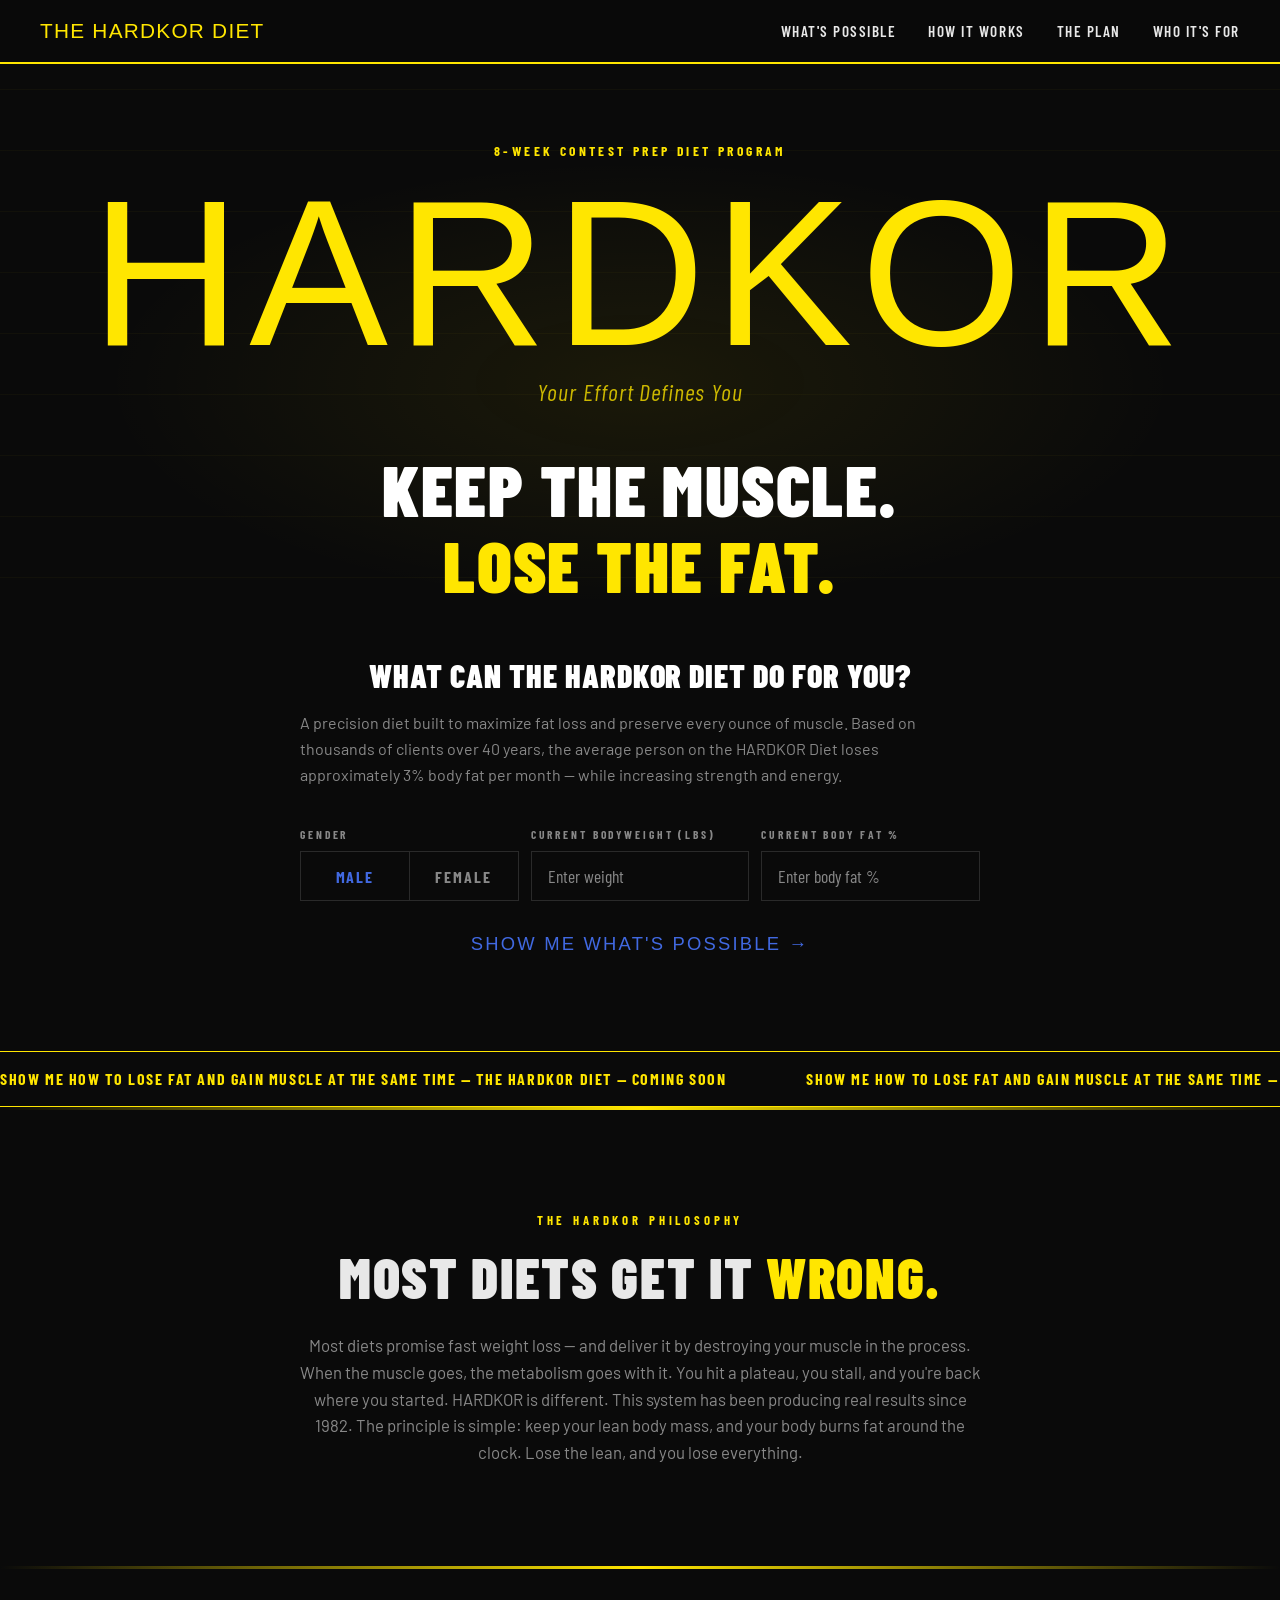
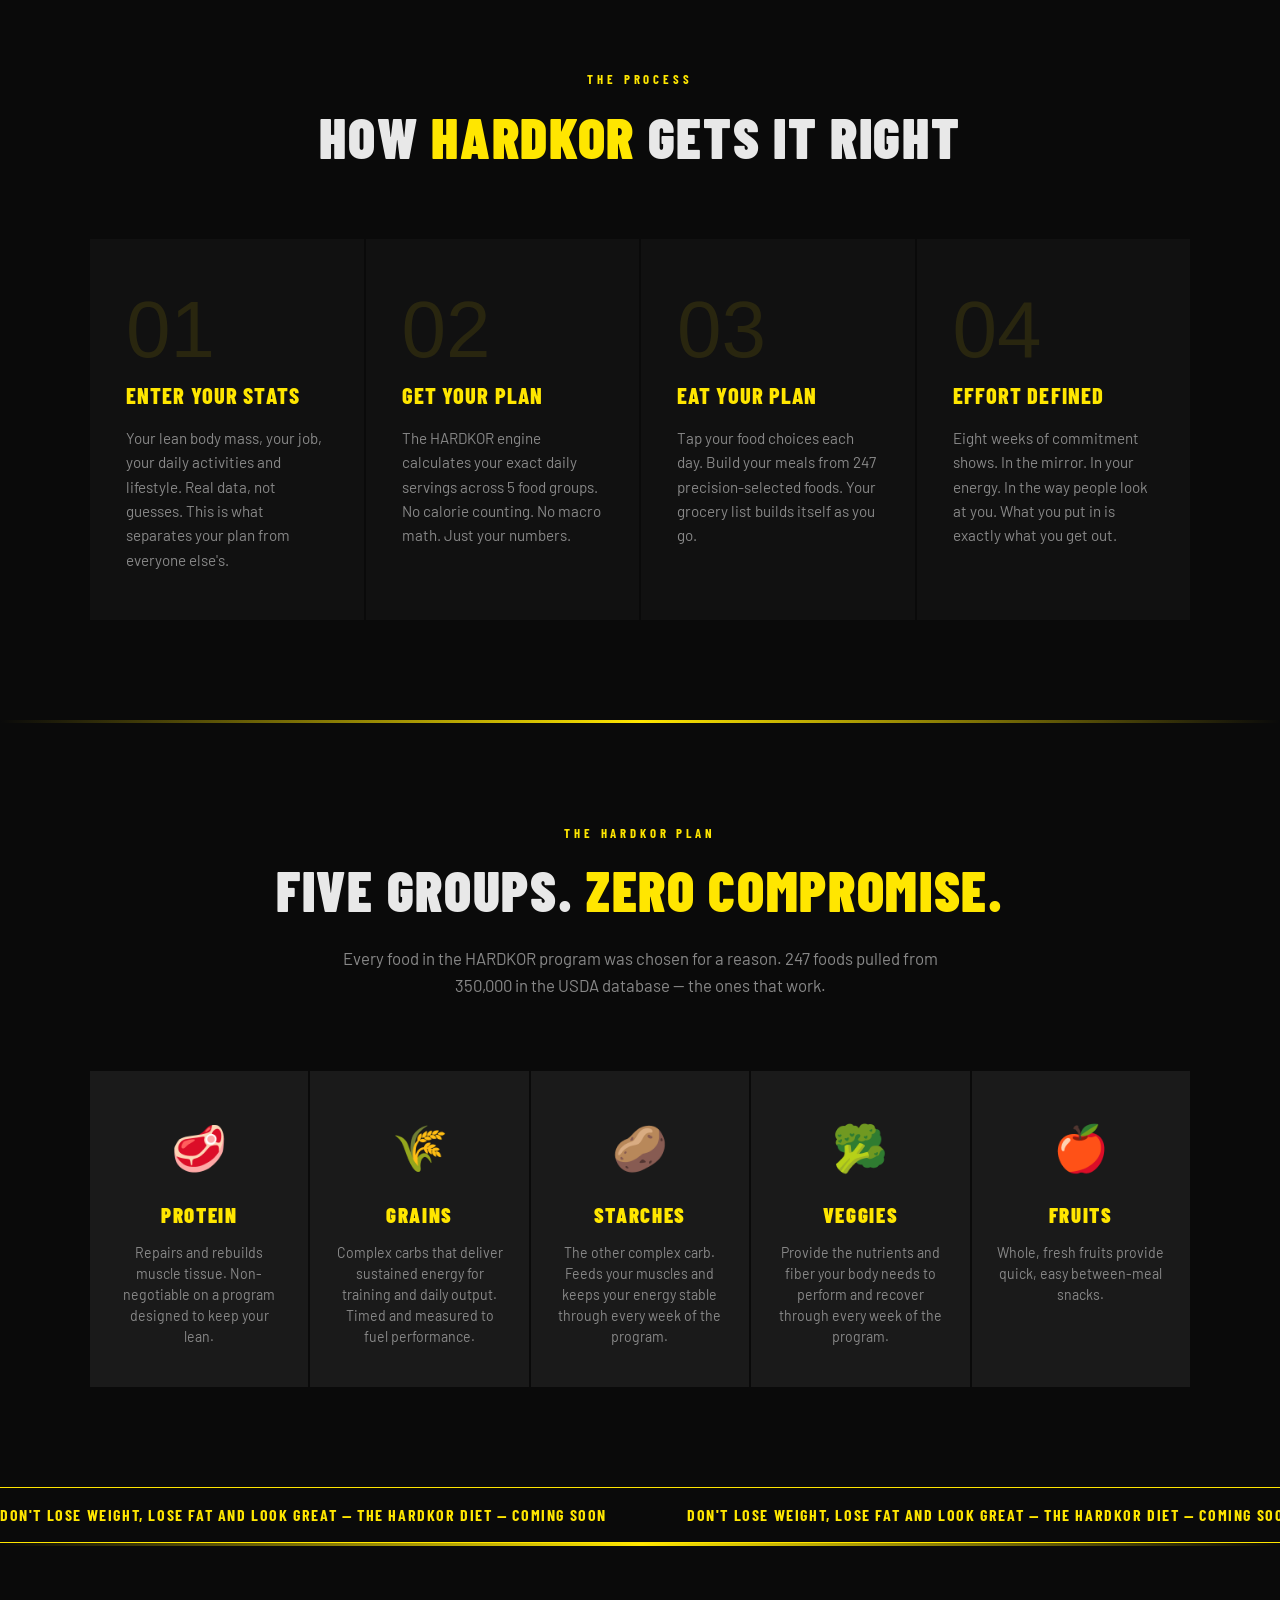
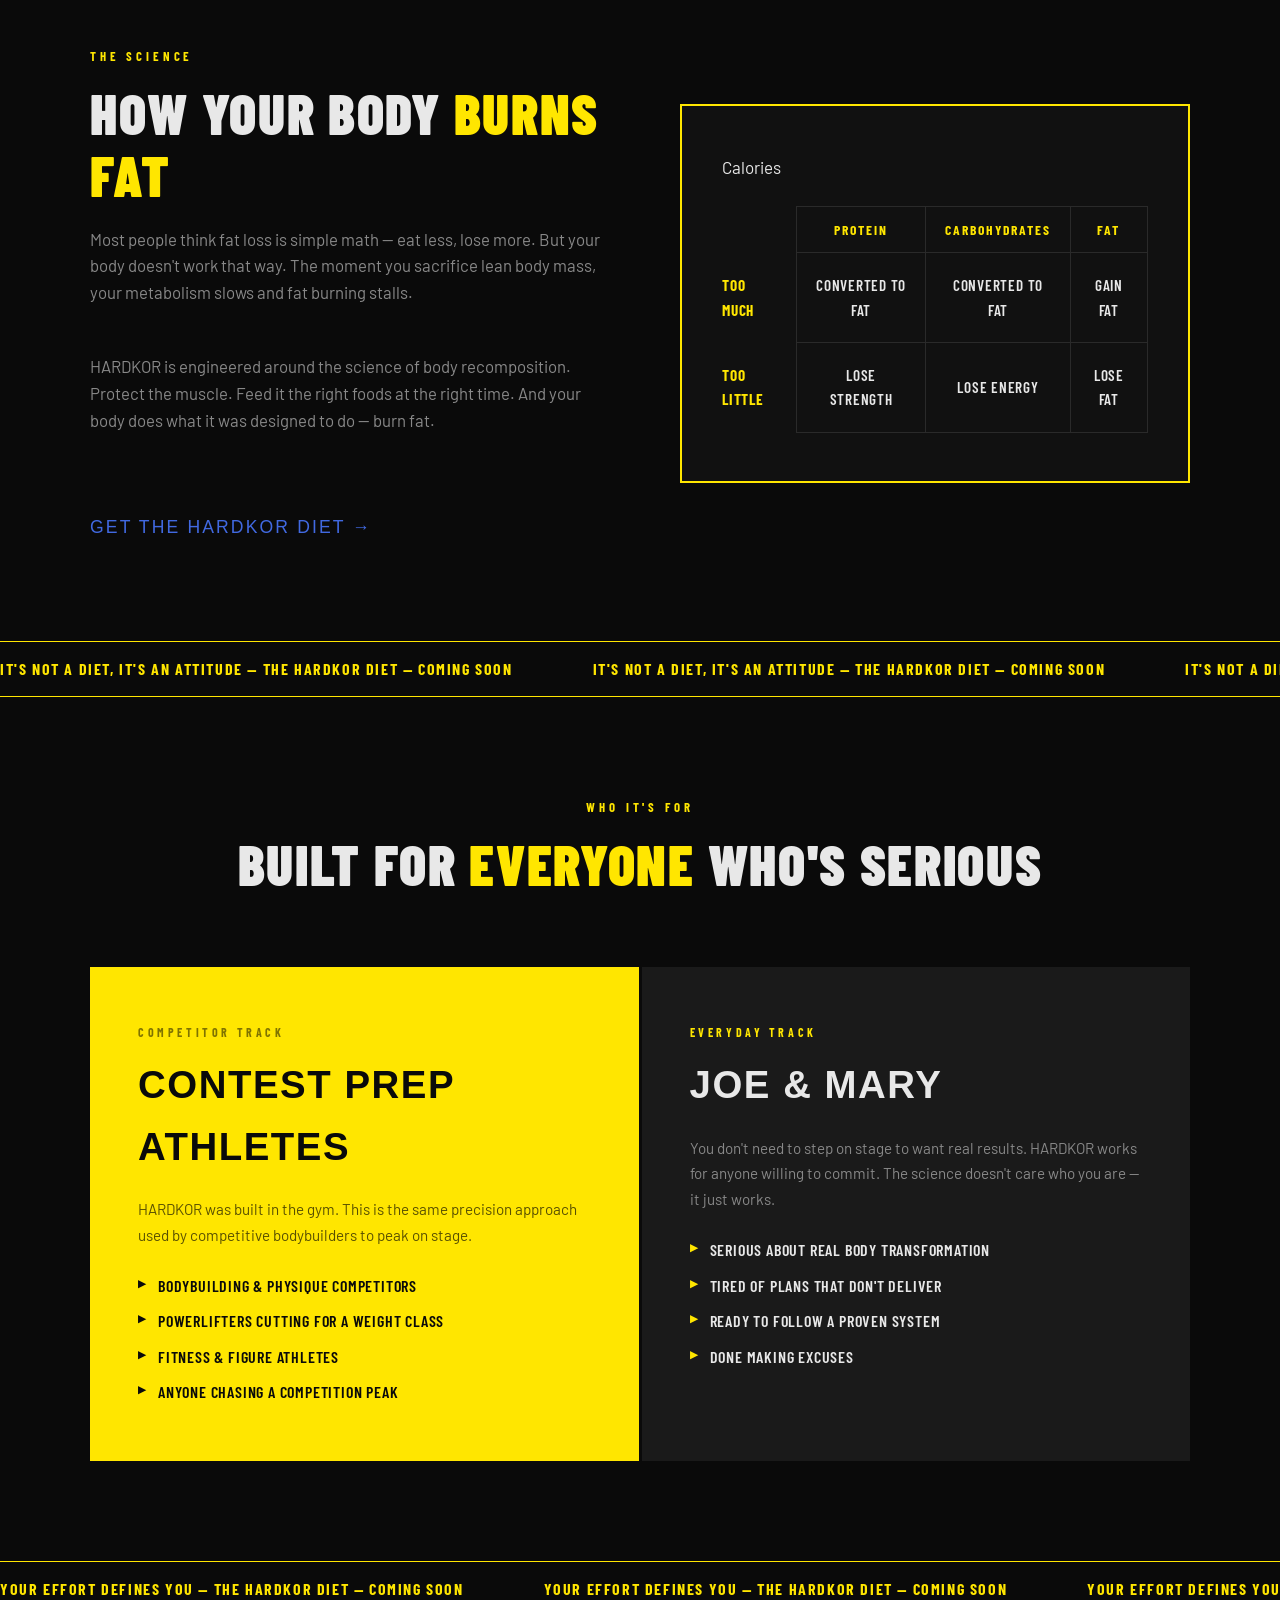
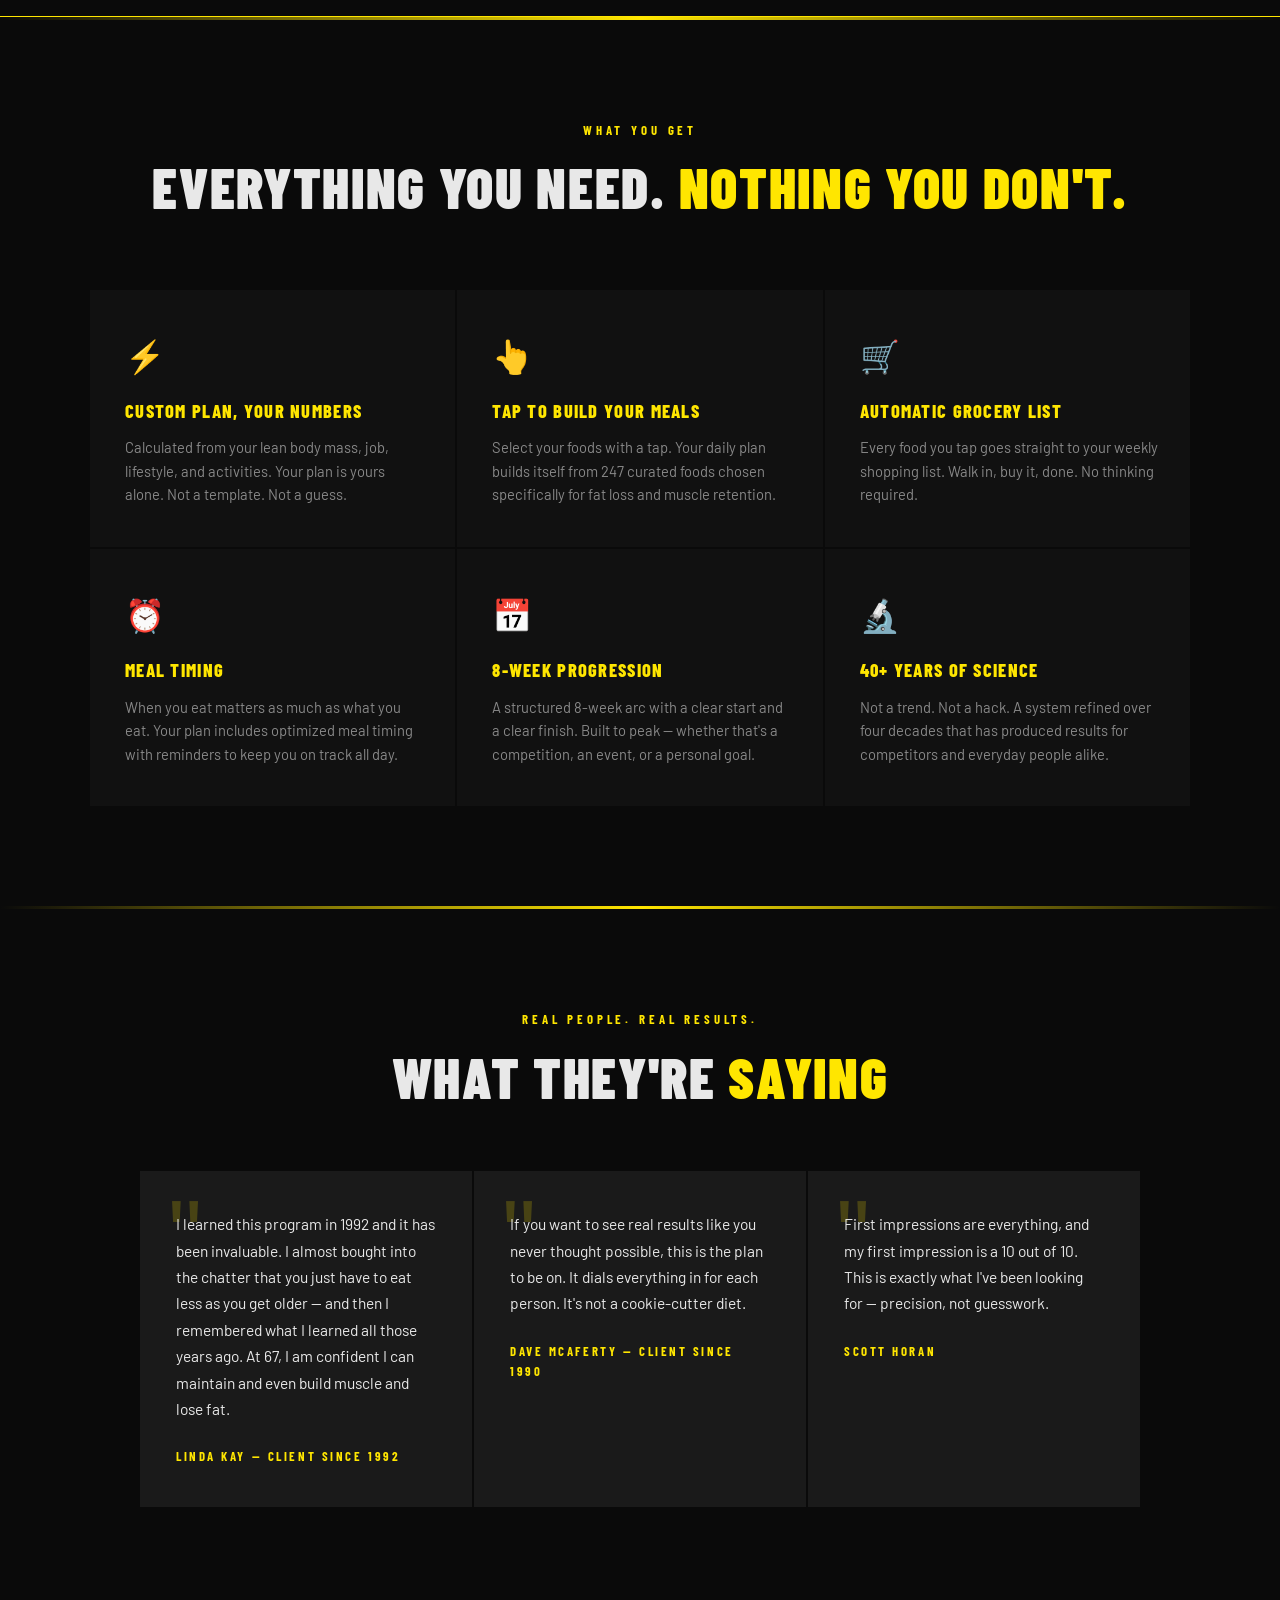
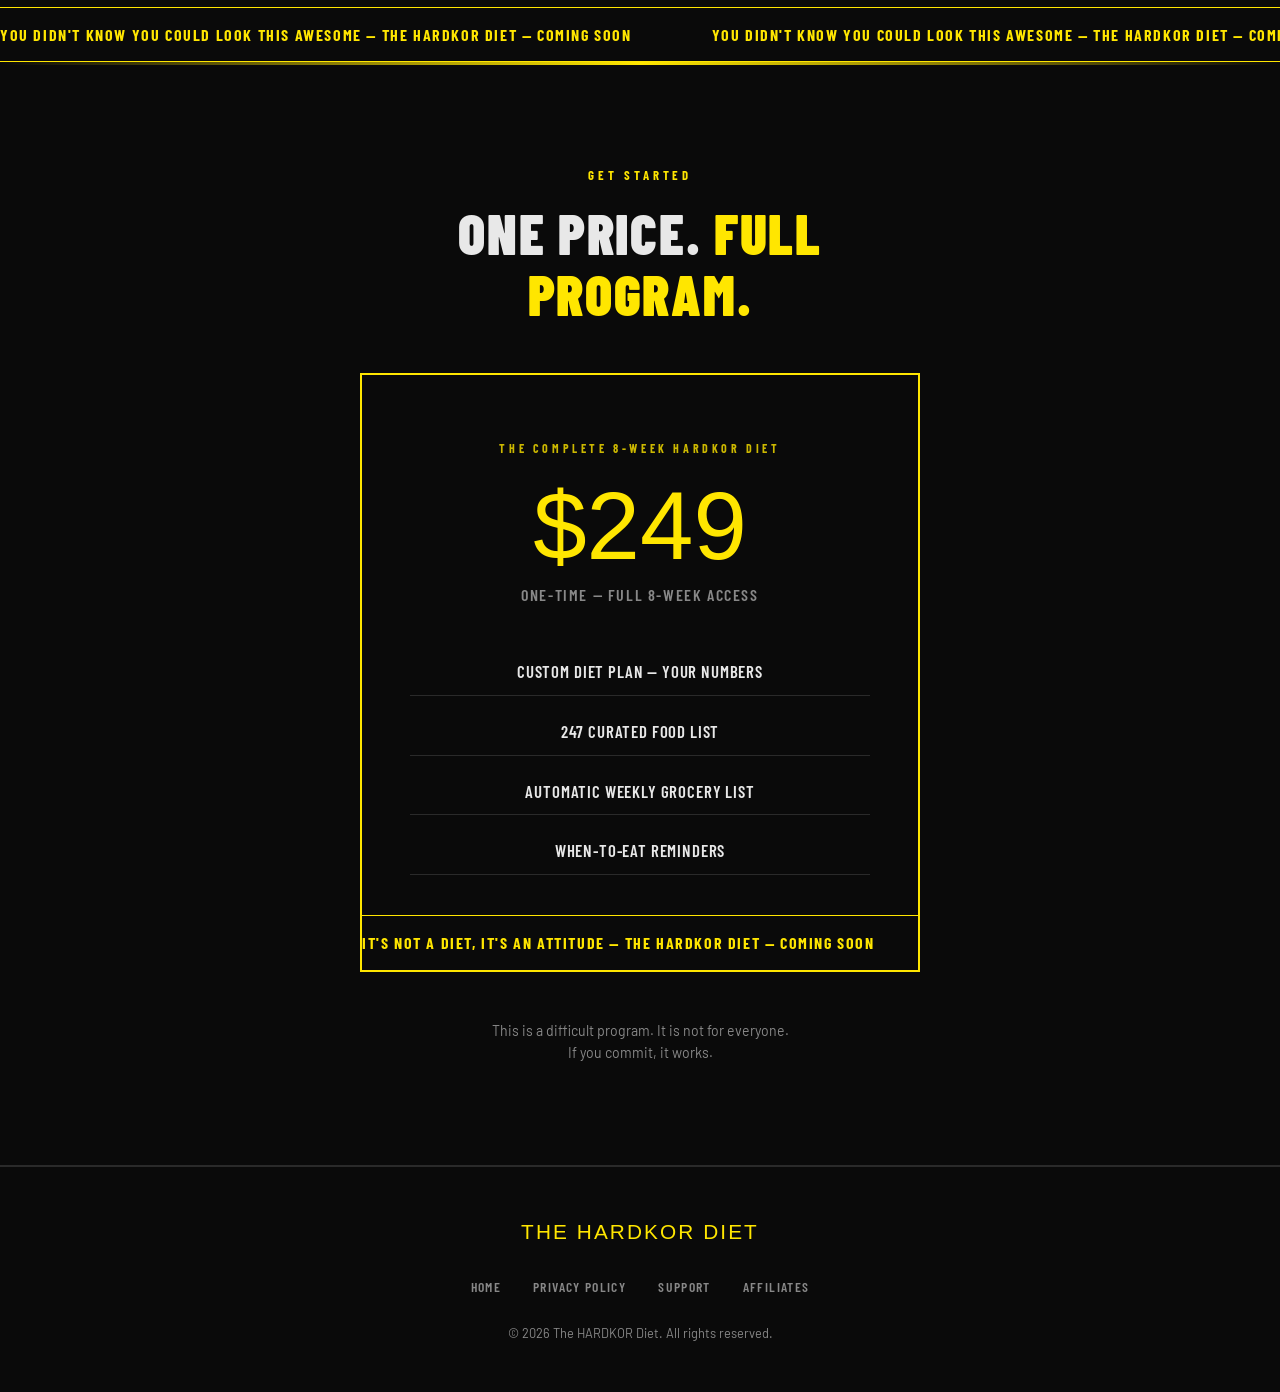
==== index.html @ a1e13b12 "Rename index-2.html to index.html and restructure files Co-Authored-By: Claude Opus 4.6 (1M context)" ====
<!DOCTYPE html>
<html lang="en">
<head>
  <meta charset="UTF-8" />
  <meta name="viewport" content="width=device-width, initial-scale=1.0" />
  <title>The HARDKOR Diet — Your Effort Defines You</title>
  <link rel="preconnect" href="https://fonts.googleapis.com" />
  <link href="https://fonts.googleapis.com/css2?family=Barlow+Condensed:wght@400;600;700;800;900&family=Barlow:wght@400;500;600&display=swap" rel="stylesheet" />
  <style>
    :root {
      --yellow: #FFE600;
      --yellow-dim: #CCB800;
      --black: #0A0A0A;
      --dark: #111111;
      --gray: #1A1A1A;
      --gray-mid: #2A2A2A;
      --text: #E8E8E8;
      --text-dim: #888888;
    }
    * { margin: 0; padding: 0; box-sizing: border-box; }
    html { scroll-behavior: smooth; }
    body { background: var(--black); color: var(--text); font-family: 'Barlow', sans-serif; font-size: 17px; line-height: 1.6; overflow-x: hidden; }

    nav { position: fixed; top: 0; left: 0; right: 0; z-index: 100; background: rgba(10,10,10,0.95); backdrop-filter: blur(8px); border-bottom: 2px solid var(--yellow); display: flex; align-items: center; justify-content: space-between; padding: 0 40px; height: 64px; }
    .nav-logo { font-family: Impact, 'Arial Narrow', sans-serif; font-size: 1.3rem; letter-spacing: 0.06em; color: var(--yellow); text-decoration: none; text-transform: uppercase; }
    .nav-links { display: flex; gap: 32px; list-style: none; }
    .nav-links a { color: var(--text); text-decoration: none; font-family: 'Barlow Condensed', sans-serif; font-weight: 600; font-size: 0.95rem; letter-spacing: 0.1em; text-transform: uppercase; transition: color 0.2s; }
    .nav-links a:hover { color: var(--yellow); }
    .hamburger { display: none; flex-direction: column; gap: 5px; cursor: pointer; padding: 4px; background: none; border: none; }
    .hamburger span { display: block; width: 24px; height: 2px; background: var(--yellow); transition: all 0.25s; }
    .mobile-nav { display: none; position: fixed; top: 64px; left: 0; right: 0; background: rgba(10,10,10,0.98); border-bottom: 2px solid var(--yellow); z-index: 99; flex-direction: column; padding: 16px 0; }
    .mobile-nav.open { display: flex; }
    .mobile-nav a { color: var(--text); text-decoration: none; font-family: 'Barlow Condensed', sans-serif; font-weight: 600; font-size: 1.1rem; letter-spacing: 0.1em; text-transform: uppercase; padding: 14px 40px; transition: color 0.2s; }
    .mobile-nav a:hover { color: var(--yellow); }
    @media (max-width: 768px) {
      nav { padding: 0 20px; }
      .nav-links { display: none; }
      .hamburger { display: flex; }
    }

    .hero { display: flex; flex-direction: column; align-items: center; justify-content: center; text-align: center; padding: 140px 40px 20px; position: relative; overflow: hidden; }
    .hero::before { content: ''; position: absolute; inset: 0; background: radial-gradient(ellipse 60% 50% at 50% 60%, rgba(255,230,0,0.07) 0%, transparent 70%), repeating-linear-gradient(0deg, transparent, transparent 60px, rgba(255,230,0,0.03) 60px, rgba(255,230,0,0.03) 61px); pointer-events: none; }

    .wordmark { display: flex; flex-direction: column; align-items: center; width: 100%; max-width: 900px; margin-bottom: 16px; opacity: 0; animation: fadeUp 0.7s 0.3s forwards; }
    .wordmark-main { font-family: Impact, 'Arial Narrow', sans-serif; font-size: clamp(4.5rem, 17vw, 13rem); color: var(--yellow); letter-spacing: 0.04em; line-height: 0.88; text-transform: uppercase; }
    .wordmark-tagline { font-family: 'Barlow Condensed', sans-serif; font-weight: 400; font-style: italic; font-size: clamp(1rem, 2.5vw, 1.5rem); color: var(--yellow-dim); letter-spacing: 0.04em; margin-top: 8px; }

    .hero-eyebrow { font-family: 'Barlow Condensed', sans-serif; font-weight: 700; font-size: 0.85rem; letter-spacing: 0.25em; text-transform: uppercase; color: var(--yellow); margin-bottom: 20px; opacity: 0; animation: fadeUp 0.7s 0.1s forwards; }
    .hero-headline { font-family: 'Barlow Condensed', sans-serif; font-weight: 900; font-size: clamp(2rem, 6vw, 4.5rem); line-height: 1.05; text-transform: uppercase; letter-spacing: 0.02em; max-width: 900px; margin: 24px 0 16px; opacity: 0; animation: fadeUp 0.7s 0.6s forwards; color: #ffffff; }
    .hero-headline span { color: var(--yellow); }
    @keyframes fadeUp { from { opacity: 0; transform: translateY(24px); } to { opacity: 1; transform: translateY(0); } }

    .divider { height: 3px; background: linear-gradient(90deg, transparent, var(--yellow), transparent); }

    .philosophy { background: var(--black); padding: 100px 40px; text-align: center; }
    .section-label { font-family: 'Barlow Condensed', sans-serif; font-weight: 700; font-size: 0.8rem; letter-spacing: 0.3em; text-transform: uppercase; color: var(--yellow); margin-bottom: 16px; }
    .section-title { font-family: 'Barlow Condensed', sans-serif; font-weight: 900; font-size: clamp(2rem, 5vw, 3.5rem); text-transform: uppercase; letter-spacing: 0.03em; line-height: 1.1; margin-bottom: 24px; }
    .section-title span { color: var(--yellow); }
    .section-body { color: var(--text-dim); max-width: 680px; margin: 0 auto; font-size: 1.05rem; }
    .quote-block { border-left: 4px solid var(--yellow); padding: 20px 32px; margin: 60px auto; max-width: 900px; text-align: left; background: var(--gray); }
    .quote-block p { font-family: 'Barlow Condensed', sans-serif; font-weight: 700; font-size: clamp(1.2rem, 2.5vw, 1.6rem); letter-spacing: 0.02em; line-height: 1.3; color: var(--yellow); text-transform: uppercase; white-space: nowrap; }

    .how { padding: 100px 40px; background: var(--black); }
    .how-inner { max-width: 1100px; margin: 0 auto; }
    .how-header { text-align: center; margin-bottom: 72px; }
    .steps { display: grid; grid-template-columns: repeat(auto-fit, minmax(240px, 1fr)); gap: 2px; }
    .step { background: var(--dark); padding: 48px 36px; border-top: 3px solid transparent; transition: border-color 0.2s; }
    .step:hover { border-color: var(--yellow); }
    .step-num { font-family: Impact, 'Arial Narrow', sans-serif; font-size: 5rem; color: rgba(255,230,0,0.1); line-height: 1; margin-bottom: 8px; }
    .step-title { font-family: 'Barlow Condensed', sans-serif; font-weight: 800; font-size: 1.4rem; letter-spacing: 0.05em; text-transform: uppercase; color: var(--yellow); margin-bottom: 12px; }
    .step-body { color: var(--text-dim); font-size: 0.95rem; }

    .foods { padding: 100px 40px; background: var(--black); }
    .foods-inner { max-width: 1100px; margin: 0 auto; }
    .foods-header { text-align: center; margin-bottom: 72px; }
    .food-grid { display: grid; grid-template-columns: repeat(5, 1fr); gap: 2px; }
    .food-card { background: var(--gray); padding: 40px 24px; text-align: center; position: relative; overflow: hidden; transition: transform 0.2s; }
    .food-card::before { content: ''; position: absolute; bottom: 0; left: 0; right: 0; height: 3px; background: var(--yellow); transform: scaleX(0); transition: transform 0.3s; }
    .food-card:hover { transform: translateY(-4px); }
    .food-card:hover::before { transform: scaleX(1); }
    .food-icon { font-size: 2.8rem; margin-bottom: 16px; display: block; }
    .food-name { font-family: 'Barlow Condensed', sans-serif; font-weight: 900; font-size: 1.3rem; letter-spacing: 0.08em; text-transform: uppercase; color: var(--yellow); margin-bottom: 10px; }
    .food-desc { color: var(--text-dim); font-size: 0.88rem; line-height: 1.5; }

    .science { padding: 100px 40px; background: var(--black); }
    .science-inner { max-width: 1100px; margin: 0 auto; display: grid; grid-template-columns: 1fr 1fr; gap: 80px; align-items: center; }
    .science-text .section-title { text-align: left; margin-bottom: 20px; }
    .science-text .section-label { text-align: left; }
    .science-text .section-body { margin: 0; margin-bottom: 20px; }
    .science-formula { background: var(--dark); border: 2px solid var(--yellow); padding: 48px 40px; }
    .cal-table { width: 100%; border-collapse: collapse; margin-top: 24px; }
    .cal-table th { font-family: 'Barlow Condensed', sans-serif; font-weight: 700; font-size: 0.85rem; letter-spacing: 0.15em; text-transform: uppercase; color: var(--yellow); padding: 12px 16px; border: 1px solid var(--gray-mid); text-align: center; }
    .cal-table th:first-child { border: none; }
    .cal-table td { font-family: 'Barlow Condensed', sans-serif; font-weight: 600; font-size: 0.95rem; letter-spacing: 0.05em; text-transform: uppercase; color: var(--text); padding: 20px 16px; border: 1px solid var(--gray-mid); text-align: center; }
    .cal-row-label { color: var(--yellow) !important; font-weight: 700 !important; border: none !important; text-align: left !important; padding-left: 0 !important; }
    .marquee-strip { overflow: hidden; background: var(--black); border-top: 1px solid var(--yellow); border-bottom: 1px solid var(--yellow); padding: 14px 0; }
    .marquee-track { display: flex; gap: 80px; width: max-content; animation: marquee 18s linear infinite; }
    .marquee-track span { font-family: 'Barlow Condensed', sans-serif; font-weight: 700; font-size: 1rem; letter-spacing: 0.1em; text-transform: uppercase; color: var(--yellow); white-space: nowrap; }
    @keyframes marquee { from { transform: translateX(0); } to { transform: translateX(-50%); } }
    .science-cta { display: inline-block; margin-top: 32px; color: #4169e1; font-family: Impact, 'Arial Narrow', sans-serif; font-size: 1.1rem; letter-spacing: 0.12em; text-transform: uppercase; text-decoration: none; transition: opacity 0.15s; }
    .science-cta:hover { opacity: 0.75; }

    .who { padding: 100px 40px; background: var(--black); }
    .who-inner { max-width: 1100px; margin: 0 auto; }
    .who-header { text-align: center; margin-bottom: 72px; }
    .who-cards { display: grid; grid-template-columns: 1fr 1fr; gap: 3px; }
    .who-card { background: var(--gray); padding: 56px 48px; }
    .who-card.featured { background: var(--yellow); }
    .who-card-label { font-family: 'Barlow Condensed', sans-serif; font-weight: 700; font-size: 0.75rem; letter-spacing: 0.3em; text-transform: uppercase; color: var(--yellow); margin-bottom: 12px; }
    .who-card.featured .who-card-label { color: rgba(0,0,0,0.5); }
    .who-card-title { font-family: Impact, 'Arial Narrow', sans-serif; font-size: 2.4rem; text-transform: uppercase; letter-spacing: 0.04em; color: var(--text); margin-bottom: 20px; }
    .who-card.featured .who-card-title { color: var(--black); }
    .who-card-body { color: var(--text-dim); font-size: 0.95rem; line-height: 1.7; }
    .who-card.featured .who-card-body { color: rgba(0,0,0,0.65); }
    .who-list { margin-top: 24px; list-style: none; display: flex; flex-direction: column; gap: 10px; }
    .who-list li { font-family: 'Barlow Condensed', sans-serif; font-weight: 600; font-size: 1rem; letter-spacing: 0.05em; text-transform: uppercase; padding-left: 20px; position: relative; color: var(--text); }
    .who-card.featured .who-list li { color: var(--black); }
    .who-list li::before { content: '▶'; position: absolute; left: 0; color: var(--yellow); font-size: 0.6rem; top: 3px; }
    .who-card.featured .who-list li::before { color: var(--black); }

    .features { padding: 100px 40px; background: var(--black); }
    .features-inner { max-width: 1100px; margin: 0 auto; }
    .features-header { text-align: center; margin-bottom: 72px; }
    .features-grid { display: grid; grid-template-columns: repeat(3, 1fr); gap: 2px; }
    .feature { background: var(--dark); padding: 40px 32px; border-left: 3px solid transparent; transition: border-color 0.2s; }
    .feature:hover { border-color: var(--yellow); }
    .feature-icon { font-size: 2rem; margin-bottom: 16px; display: block; }
    .feature-title { font-family: 'Barlow Condensed', sans-serif; font-weight: 800; font-size: 1.15rem; letter-spacing: 0.07em; text-transform: uppercase; color: var(--yellow); margin-bottom: 10px; }
    .feature-body { color: var(--text-dim); font-size: 0.92rem; line-height: 1.6; }

    .testimonials { padding: 100px 40px; background: var(--black); }
    .testimonials-inner { max-width: 1000px; margin: 0 auto; }
    .testimonials-header { text-align: center; margin-bottom: 64px; }
    .testi-grid { display: grid; grid-template-columns: repeat(auto-fit, minmax(300px, 1fr)); gap: 2px; }
    .testi { background: var(--gray); padding: 40px 36px; position: relative; }
    .testi::before { content: '"'; font-family: Impact, sans-serif; font-size: 6rem; color: var(--yellow); line-height: 1; opacity: 0.2; position: absolute; top: 16px; left: 28px; }
    .testi-text { color: var(--text); font-size: 0.97rem; line-height: 1.7; margin-bottom: 24px; position: relative; z-index: 1; }
    .testi-author { font-family: 'Barlow Condensed', sans-serif; font-weight: 700; font-size: 0.8rem; letter-spacing: 0.2em; text-transform: uppercase; color: var(--yellow); }

    .pricing { padding: 100px 40px; background: var(--black); text-align: center; }
    .pricing-inner { max-width: 560px; margin: 0 auto; }
    .price-box { border: 2px solid var(--yellow); padding: 64px 48px 0; margin: 48px 0; overflow: hidden; }
    .price-label { font-family: 'Barlow Condensed', sans-serif; font-weight: 700; font-size: 0.75rem; letter-spacing: 0.3em; text-transform: uppercase; color: var(--yellow-dim); margin-bottom: 20px; }
    .price-amount { font-family: Impact, 'Arial Narrow', sans-serif; font-size: 6rem; color: var(--yellow); line-height: 1; margin-bottom: 8px; }
    .price-period { font-family: 'Barlow Condensed', sans-serif; font-weight: 600; font-size: 1rem; letter-spacing: 0.1em; text-transform: uppercase; color: var(--text-dim); margin-bottom: 40px; }
    .price-includes { list-style: none; margin-bottom: 40px; display: flex; flex-direction: column; gap: 12px; }
    .price-includes li { font-family: 'Barlow Condensed', sans-serif; font-weight: 600; font-size: 1.05rem; letter-spacing: 0.05em; text-transform: uppercase; color: var(--text); padding: 10px 0; border-bottom: 1px solid var(--gray-mid); }

    footer { background: var(--black); border-top: 2px solid var(--gray-mid); padding: 48px 40px; display: flex; flex-direction: column; align-items: center; gap: 24px; }
    .footer-logo { font-family: Impact, 'Arial Narrow', sans-serif; font-size: 1.3rem; letter-spacing: 0.1em; color: var(--yellow); text-transform: uppercase; }
    .footer-links { display: flex; gap: 32px; list-style: none; flex-wrap: wrap; justify-content: center; }
    .footer-links a { color: var(--text-dim); text-decoration: none; font-family: 'Barlow Condensed', sans-serif; font-weight: 600; font-size: 0.85rem; letter-spacing: 0.1em; text-transform: uppercase; transition: color 0.2s; }
    .footer-links a:hover { color: var(--yellow); }
    .footer-copy { color: var(--text-dim); font-size: 0.8rem; }

    .calculator { padding: 20px 40px 80px; background: var(--black); }
    .calc-inner { max-width: 680px; margin: 0 auto; }
    .calc-heading { font-family: 'Barlow Condensed', sans-serif; font-weight: 900; font-size: clamp(1.4rem, 2.5vw, 2rem); text-transform: uppercase; letter-spacing: 0.03em; line-height: 1.1; color: #fff; margin-bottom: 16px; text-align: center; }
    .calc-intro { color: var(--text-dim); font-size: 1rem; line-height: 1.65; margin-bottom: 36px; }
    .calc-row { display: grid; grid-template-columns: 1fr 1fr 1fr; gap: 12px; margin-bottom: 16px; align-items: end; }
    .calc-col { display: flex; flex-direction: column; }
    .calc-label { font-family: 'Barlow Condensed', sans-serif; font-weight: 700; font-size: 0.72rem; letter-spacing: 0.25em; text-transform: uppercase; color: var(--text-dim); margin-bottom: 8px; }
    .gender-tabs { display: flex; height: 50px; border: 1.5px solid var(--gray-mid); box-sizing: border-box; }
    .gender-tab { flex: 1; padding: 0; height: 100%; font-family: 'Barlow Condensed', sans-serif; font-weight: 700; font-size: 1rem; letter-spacing: 0.12em; text-transform: uppercase; border: none; cursor: pointer; transition: color 0.15s; background: var(--black); color: var(--text-dim); }
    .gender-tab:first-child { border-right: 1px solid var(--gray-mid); }
    .gender-tab.active { color: #4169e1; background: var(--black); }
    .calc-input { display: block; width: 100%; height: 50px; background: var(--black); border: 1.5px solid var(--gray-mid); color: var(--text); font-family: 'Barlow Condensed', sans-serif; font-weight: 600; font-size: 1.1rem; padding: 0 16px; outline: none; transition: border-color 0.2s; box-sizing: border-box; }
    #calc-gender { display: none; }
    .calc-input::placeholder { color: var(--text-dim); font-weight: 400; }
    .calc-input:focus { border-color: #4169e1; }
    .calc-input::-webkit-outer-spin-button, .calc-input::-webkit-inner-spin-button { -webkit-appearance: none; margin: 0; }
    .calc-input[type=number] { -moz-appearance: textfield; }
    .calc-btn { display: block; width: 100%; background: none; color: #4169e1; border: none; font-family: Impact, 'Arial Narrow', sans-serif; font-size: 1.15rem; letter-spacing: 0.12em; text-transform: uppercase; padding: 16px 0; cursor: pointer; transition: opacity 0.15s; margin-top: 8px; }
    .calc-btn:hover { opacity: 0.75; }
    .calc-results { display: none; margin-top: 40px; border-top: 1px solid var(--gray-mid); padding-top: 32px; }
    .calc-results.visible { display: block; }
    .calc-narrative { font-size: 1.05rem; color: var(--text-dim); line-height: 1.7; margin-bottom: 32px; }
    .calc-narrative strong { color: #fff; font-weight: 700; }
    .calc-table { width: 100%; border-collapse: collapse; margin-bottom: 24px; }
    .calc-table th { font-family: 'Barlow Condensed', sans-serif; font-weight: 700; font-size: 0.72rem; letter-spacing: 0.2em; text-transform: uppercase; color: var(--text-dim); padding: 0 0 12px; text-align: left; border-bottom: 1px solid var(--gray-mid); }
    .calc-table td { padding: 16px 0; border-bottom: 1px solid rgba(255,255,255,0.05); font-size: 0.97rem; color: var(--text); vertical-align: middle; }
    .calc-table tr.row-current td { font-weight: 700; color: #fff; }
    .ace-badge { display: inline-block; background: #4169e1; color: #fff; font-family: 'Barlow Condensed', sans-serif; font-weight: 700; font-size: 0.7rem; letter-spacing: 0.12em; text-transform: uppercase; padding: 3px 8px; margin-left: 8px; vertical-align: middle; }
    .calc-disclaimer { font-size: 0.78rem; color: var(--text-dim); line-height: 1.6; margin-top: 24px; }

    @media (max-width: 900px) {
      nav { padding: 0 20px; }
      .nav-links { gap: 20px; }
      .food-grid { grid-template-columns: repeat(3, 1fr); }
      .science-inner { grid-template-columns: 1fr; gap: 48px; }
      .who-cards { grid-template-columns: 1fr; }
      .features-grid { grid-template-columns: 1fr 1fr; }
    }
    @media (max-width: 600px) {
      nav { padding: 0 16px; }
      .nav-links { display: none; }
      .hero { padding: 100px 20px 60px; }
      .food-grid { grid-template-columns: 1fr 1fr; }
      .features-grid { grid-template-columns: 1fr; }
      .who-card { padding: 40px 28px; }
      .calc-row { grid-template-columns: 1fr; }
    }
  </style>
</head>
<body>

  <nav>
    <a href="#" class="nav-logo">The HARDKOR Diet</a>
    <ul class="nav-links">
      <li><a href="#calculator">What's Possible</a></li>
      <li><a href="#how">How It Works</a></li>
      <li><a href="#food">The Plan</a></li>
      <li><a href="#who">Who It's For</a></li>
    </ul>
    <button class="hamburger" id="hamburger" aria-label="Menu">
      <span></span><span></span><span></span>
    </button>
  </nav>
  <div class="mobile-nav" id="mobile-nav">
    <a href="#calculator">What's Possible</a>
    <a href="#how">How It Works</a>
    <a href="#food">The Plan</a>
    <a href="#who">Who It's For</a>
    <a href="privacy.html">Privacy Policy</a>
    <a href="support.html">Support</a>
    <a href="affiliates.html">Affiliates</a>
  </div>

  <section class="hero">
    <p class="hero-eyebrow">8-Week Contest Prep Diet Program</p>
    <div class="wordmark">
      <div class="wordmark-main">HARDKOR</div>
      <div class="wordmark-tagline">Your Effort Defines You</div>
    </div>
    <h1 class="hero-headline">Keep the Muscle.<br /><span>Lose the Fat.</span></h1>
  </section>

  <section class="calculator" id="calculator">
    <div class="calc-inner">
      <h2 class="calc-heading">What Can the HARDKOR Diet Do for You?</h2>
      <p class="calc-intro">A precision diet built to maximize fat loss and preserve every ounce of muscle. Based on thousands of clients over 40 years, the average person on the HARDKOR Diet loses approximately 3% body fat per month — while increasing strength and energy.</p>

      <div class="calc-row">
        <div class="calc-col">
          <div class="calc-label">Gender</div>
          <div class="gender-tabs">
            <button class="gender-tab active" id="tab-male">Male</button>
            <button class="gender-tab" id="tab-female">Female</button>
          </div>
          <input type="hidden" id="calc-gender" value="male" />
        </div>
        <div class="calc-col">
          <div class="calc-label">Current Bodyweight (lbs)</div>
          <input class="calc-input" id="calc-weight" type="number" min="1" placeholder="Enter weight" />
        </div>
        <div class="calc-col">
          <div class="calc-label">Current Body Fat %</div>
          <input class="calc-input" id="calc-bf" type="number" min="1" max="70" placeholder="Enter body fat %" />
        </div>
      </div>

      <button class="calc-btn" id="calc-btn">Show Me What's Possible &rarr;</button>

      <div class="calc-results" id="calc-results">
        <p class="calc-narrative" id="calc-narrative"></p>
        <table class="calc-table">
          <thead>
            <tr>
              <th>Timeline</th>
              <th>Body Fat %</th>
              <th>Bodyweight</th>
            </tr>
          </thead>
          <tbody id="calc-tbody"></tbody>
        </table>
        <p class="calc-disclaimer">Results may vary. This tool is for informational purposes only and does not constitute medical or nutritional advice. Individual results depend on starting body composition, program adherence, diet, exercise, and other factors. Consult a qualified healthcare professional before beginning any diet or exercise program.</p>
      </div>
    </div>
  </section>

  <div class="marquee-strip">
    <div class="marquee-track">
      <span>Show Me How to Lose Fat and Gain Muscle at the Same Time — The HARDKOR Diet — Coming Soon</span>
      <span aria-hidden="true">Show Me How to Lose Fat and Gain Muscle at the Same Time — The HARDKOR Diet — Coming Soon</span>
      <span aria-hidden="true">Show Me How to Lose Fat and Gain Muscle at the Same Time — The HARDKOR Diet — Coming Soon</span>
      <span aria-hidden="true">Show Me How to Lose Fat and Gain Muscle at the Same Time — The HARDKOR Diet — Coming Soon</span>
    </div>
  </div>

  <div class="divider"></div>

  <section class="philosophy">
    <p class="section-label">The HARDKOR Philosophy</p>
    <h2 class="section-title">Most Diets Get It <span>Wrong.</span></h2>
    <p class="section-body">Most diets promise fast weight loss — and deliver it by destroying your muscle in the process. When the muscle goes, the metabolism goes with it. You hit a plateau, you stall, and you're back where you started. HARDKOR is different. This system has been producing real results since 1982. The principle is simple: keep your lean body mass, and your body burns fat around the clock. Lose the lean, and you lose everything.</p>
  </section>



  <div class="divider"></div>

  <section class="how" id="how">
    <div class="how-inner">
      <div class="how-header">
        <p class="section-label">The Process</p>
        <h2 class="section-title">How <span>HARDKOR</span> Gets It Right</h2>
      </div>
      <div class="steps">
        <div class="step"><div class="step-num">01</div><div class="step-title">Enter Your Stats</div><p class="step-body">Your lean body mass, your job, your daily activities and lifestyle. Real data, not guesses. This is what separates your plan from everyone else's.</p></div>
        <div class="step"><div class="step-num">02</div><div class="step-title">Get Your Plan</div><p class="step-body">The HARDKOR engine calculates your exact daily servings across 5 food groups. No calorie counting. No macro math. Just your numbers.</p></div>
        <div class="step"><div class="step-num">03</div><div class="step-title">Eat Your Plan</div><p class="step-body">Tap your food choices each day. Build your meals from 247 precision-selected foods. Your grocery list builds itself as you go.</p></div>
        <div class="step"><div class="step-num">04</div><div class="step-title">Effort Defined</div><p class="step-body">Eight weeks of commitment shows. In the mirror. In your energy. In the way people look at you. What you put in is exactly what you get out.</p></div>
      </div>
    </div>
  </section>

  <div class="divider"></div>

  <section class="foods" id="food">
    <div class="foods-inner">
      <div class="foods-header">
        <p class="section-label">The HARDKOR Plan</p>
        <h2 class="section-title">Five Groups. <span>Zero Compromise.</span></h2>
        <p class="section-body" style="margin:0 auto;max-width:600px;color:var(--text-dim);">Every food in the HARDKOR program was chosen for a reason. 247 foods pulled from 350,000 in the USDA database — the ones that work.</p>
      </div>
      <div class="food-grid">
        <div class="food-card"><span class="food-icon">🥩</span><div class="food-name">Protein</div><p class="food-desc">Repairs and rebuilds muscle tissue. Non-negotiable on a program designed to keep your lean.</p></div>
        <div class="food-card"><span class="food-icon">🌾</span><div class="food-name">Grains</div><p class="food-desc">Complex carbs that deliver sustained energy for training and daily output. Timed and measured to fuel performance.</p></div>
        <div class="food-card"><span class="food-icon">🥔</span><div class="food-name">Starches</div><p class="food-desc">The other complex carb. Feeds your muscles and keeps your energy stable through every week of the program.</p></div>
        <div class="food-card"><span class="food-icon">🥦</span><div class="food-name">Veggies</div><p class="food-desc">Provide the nutrients and fiber your body needs to perform and recover through every week of the program.</p></div>
        <div class="food-card"><span class="food-icon">🍎</span><div class="food-name">Fruits</div><p class="food-desc">Whole, fresh fruits provide quick, easy between-meal snacks.</p></div>
      </div>
    </div>
  </section>

  <div class="marquee-strip">
    <div class="marquee-track">
      <span>Don't Lose Weight, Lose Fat and Look Great — The HARDKOR Diet — Coming Soon</span>
      <span aria-hidden="true">Don't Lose Weight, Lose Fat and Look Great — The HARDKOR Diet — Coming Soon</span>
      <span aria-hidden="true">Don't Lose Weight, Lose Fat and Look Great — The HARDKOR Diet — Coming Soon</span>
      <span aria-hidden="true">Don't Lose Weight, Lose Fat and Look Great — The HARDKOR Diet — Coming Soon</span>
    </div>
  </div>

  <div class="divider"></div>

  <section class="science">
    <div class="science-inner">
      <div class="science-text">
        <p class="section-label">The Science</p>
        <h2 class="section-title">How Your Body <span>Burns Fat</span></h2>
        <p class="section-body">Most people think fat loss is simple math — eat less, lose more. But your body doesn't work that way. The moment you sacrifice lean body mass, your metabolism slows and fat burning stalls.</p>
        <br />
        <p class="section-body">HARDKOR is engineered around the science of body recomposition. Protect the muscle. Feed it the right foods at the right time. And your body does what it was designed to do — burn fat.</p>
        <br />
        <a href="#pricing" class="science-cta">Get the HARDKOR Diet →</a>
      </div>
      <div class="science-formula">
        <div class="formula-title">Calories</div>
        <table class="cal-table">
          <thead>
            <tr>
              <th></th>
              <th>Protein</th>
              <th>Carbohydrates</th>
              <th>Fat</th>
            </tr>
          </thead>
          <tbody>
            <tr>
              <td class="cal-row-label">Too Much</td>
              <td>Converted to Fat</td>
              <td>Converted to Fat</td>
              <td>Gain Fat</td>
            </tr>
            <tr>
              <td class="cal-row-label">Too Little</td>
              <td>Lose Strength</td>
              <td>Lose Energy</td>
              <td>Lose Fat</td>
            </tr>
          </tbody>
        </table>
      </div>
    </div>
  </section>

  <div class="marquee-strip">
    <div class="marquee-track">
      <span>It's Not a Diet, It's an Attitude — The HARDKOR Diet — Coming Soon</span>
      <span aria-hidden="true">It's Not a Diet, It's an Attitude — The HARDKOR Diet — Coming Soon</span>
      <span aria-hidden="true">It's Not a Diet, It's an Attitude — The HARDKOR Diet — Coming Soon</span>
      <span aria-hidden="true">It's Not a Diet, It's an Attitude — The HARDKOR Diet — Coming Soon</span>
    </div>
  </div>

  <section class="who" id="who">
    <div class="who-inner">
      <div class="who-header">
        <p class="section-label">Who It's For</p>
        <h2 class="section-title">Built for <span>Everyone</span> Who's Serious</h2>
      </div>
      <div class="who-cards">
        <div class="who-card featured">
          <div class="who-card-label">Competitor Track</div>
          <h3 class="who-card-title">Contest Prep Athletes</h3>
          <p class="who-card-body">HARDKOR was built in the gym. This is the same precision approach used by competitive bodybuilders to peak on stage.</p>
          <ul class="who-list">
            <li>Bodybuilding &amp; Physique Competitors</li>
            <li>Powerlifters Cutting for a Weight Class</li>
            <li>Fitness &amp; Figure Athletes</li>
            <li>Anyone Chasing a Competition Peak</li>
          </ul>
        </div>
        <div class="who-card">
          <div class="who-card-label">Everyday Track</div>
          <h3 class="who-card-title">Joe &amp; Mary</h3>
          <p class="who-card-body">You don't need to step on stage to want real results. HARDKOR works for anyone willing to commit. The science doesn't care who you are — it just works.</p>
          <ul class="who-list">
            <li>Serious About Real Body Transformation</li>
            <li>Tired of Plans That Don't Deliver</li>
            <li>Ready to Follow a Proven System</li>
            <li>Done Making Excuses</li>
          </ul>
        </div>
      </div>
    </div>
  </section>

  <div class="marquee-strip">
    <div class="marquee-track">
      <span>Your Effort Defines You — The HARDKOR Diet — Coming Soon</span>
      <span aria-hidden="true">Your Effort Defines You — The HARDKOR Diet — Coming Soon</span>
      <span aria-hidden="true">Your Effort Defines You — The HARDKOR Diet — Coming Soon</span>
      <span aria-hidden="true">Your Effort Defines You — The HARDKOR Diet — Coming Soon</span>
    </div>
  </div>

  <div class="divider"></div>

  <section class="features">
    <div class="features-inner">
      <div class="features-header">
        <p class="section-label">What You Get</p>
        <h2 class="section-title">Everything You Need. <span>Nothing You Don't.</span></h2>
      </div>
      <div class="features-grid">
        <div class="feature"><span class="feature-icon">⚡</span><div class="feature-title">Custom Plan, Your Numbers</div><p class="feature-body">Calculated from your lean body mass, job, lifestyle, and activities. Your plan is yours alone. Not a template. Not a guess.</p></div>
        <div class="feature"><span class="feature-icon">👆</span><div class="feature-title">Tap to Build Your Meals</div><p class="feature-body">Select your foods with a tap. Your daily plan builds itself from 247 curated foods chosen specifically for fat loss and muscle retention.</p></div>
        <div class="feature"><span class="feature-icon">🛒</span><div class="feature-title">Automatic Grocery List</div><p class="feature-body">Every food you tap goes straight to your weekly shopping list. Walk in, buy it, done. No thinking required.</p></div>
        <div class="feature"><span class="feature-icon">⏰</span><div class="feature-title">Meal Timing</div><p class="feature-body">When you eat matters as much as what you eat. Your plan includes optimized meal timing with reminders to keep you on track all day.</p></div>
        <div class="feature"><span class="feature-icon">📅</span><div class="feature-title">8-Week Progression</div><p class="feature-body">A structured 8-week arc with a clear start and a clear finish. Built to peak — whether that's a competition, an event, or a personal goal.</p></div>
        <div class="feature"><span class="feature-icon">🔬</span><div class="feature-title">40+ Years of Science</div><p class="feature-body">Not a trend. Not a hack. A system refined over four decades that has produced results for competitors and everyday people alike.</p></div>
      </div>
    </div>
  </section>

  <div class="divider"></div>

  <section class="testimonials">
    <div class="testimonials-inner">
      <div class="testimonials-header">
        <p class="section-label">Real People. Real Results.</p>
        <h2 class="section-title">What They're <span>Saying</span></h2>
      </div>
      <div class="testi-grid">
        <div class="testi"><p class="testi-text">I learned this program in 1992 and it has been invaluable. I almost bought into the chatter that you just have to eat less as you get older — and then I remembered what I learned all those years ago. At 67, I am confident I can maintain and even build muscle and lose fat.</p><div class="testi-author">Linda Kay — Client Since 1992</div></div>
        <div class="testi"><p class="testi-text">If you want to see real results like you never thought possible, this is the plan to be on. It dials everything in for each person. It's not a cookie-cutter diet.</p><div class="testi-author">Dave McAferty — Client Since 1990</div></div>
        <div class="testi"><p class="testi-text">First impressions are everything, and my first impression is a 10 out of 10. This is exactly what I've been looking for — precision, not guesswork.</p><div class="testi-author">Scott Horan</div></div>
      </div>
    </div>
  </section>

  <div class="marquee-strip">
    <div class="marquee-track">
      <span>You Didn't Know You Could Look This Awesome — The HARDKOR Diet — Coming Soon</span>
      <span aria-hidden="true">You Didn't Know You Could Look This Awesome — The HARDKOR Diet — Coming Soon</span>
      <span aria-hidden="true">You Didn't Know You Could Look This Awesome — The HARDKOR Diet — Coming Soon</span>
      <span aria-hidden="true">You Didn't Know You Could Look This Awesome — The HARDKOR Diet — Coming Soon</span>
    </div>
  </div>

  <div class="divider"></div>

  <section class="pricing" id="pricing">
    <div class="pricing-inner">
      <p class="section-label">Get Started</p>
      <h2 class="section-title">One Price. <span>Full Program.</span></h2>
      <div class="price-box">
        <div class="price-label">The Complete 8-Week HARDKOR Diet</div>
        <div class="price-amount">$249</div>
        <div class="price-period">One-time — Full 8-week access</div>
        <ul class="price-includes">
          <li>Custom Diet Plan — Your Numbers</li>
          <li>247 Curated Food List</li>
          <li>Automatic Weekly Grocery List</li>
          <li>When-to-Eat Reminders</li>
        </ul>
        <div class="marquee-strip" style="margin: 0 -48px; border-top: 1px solid var(--yellow); border-bottom: none;">
          <div class="marquee-track">
            <span>It's Not a Diet, It's an Attitude — The HARDKOR Diet — Coming Soon</span>
            <span aria-hidden="true">It's Not a Diet, It's an Attitude — The HARDKOR Diet — Coming Soon</span>
            <span aria-hidden="true">It's Not a Diet, It's an Attitude — The HARDKOR Diet — Coming Soon</span>
            <span aria-hidden="true">It's Not a Diet, It's an Attitude — The HARDKOR Diet — Coming Soon</span>
          </div>
        </div>
      </div>
      <p style="color:var(--text-dim);font-size:0.88rem;">This is a difficult program. It is not for everyone.<br />If you commit, it works.</p>
    </div>
  </section>

  <footer>
    <div class="footer-logo">The HARDKOR Diet</div>
    <ul class="footer-links">
      <li><a href="index.html">Home</a></li>
      <li><a href="privacy.html">Privacy Policy</a></li>
      <li><a href="support.html">Support</a></li>
      <li><a href="affiliates.html">Affiliates</a></li>
    </ul>
    <p class="footer-copy">© 2026 The HARDKOR Diet. All rights reserved.</p>
  </footer>

  <script>
    // Gender tabs
    document.getElementById('tab-male').addEventListener('click', function() {
      document.getElementById('calc-gender').value = 'male';
      document.getElementById('tab-male').classList.add('active');
      document.getElementById('tab-female').classList.remove('active');
    });
    document.getElementById('tab-female').addEventListener('click', function() {
      document.getElementById('calc-gender').value = 'female';
      document.getElementById('tab-female').classList.add('active');
      document.getElementById('tab-male').classList.remove('active');
    });

    function aceBadge(bf, gender, isFloor) {
      if (isFloor) return { label: 'Showtime', cls: '' };
      if (gender === 'male') {
        if (bf <= 24 && bf > 13) return { label: 'Average', cls: '' };
      } else {
        if (bf <= 31 && bf > 20) return { label: 'Average', cls: '' };
      }
      return null;
    }

    function badgeHtml(bf, gender, isFloor) {
      var b = aceBadge(bf, gender, isFloor);
      return b ? '<span class="ace-badge ' + b.cls + '">' + b.label + '</span>' : '';
    }

    document.getElementById('calc-btn').addEventListener('click', function () {
      var gender = document.getElementById('calc-gender').value;
      var weight = parseFloat(document.getElementById('calc-weight').value);
      var bf = parseFloat(document.getElementById('calc-bf').value);
      var targetBf = gender === 'male' ? 6 : 8;
      var dropPerCycle = 6;

      if (!weight || weight <= 0 || !bf || bf <= targetBf || bf > 70) return;

      var lbm = weight * (1 - bf / 100);
      var finalWeight = lbm / (1 - targetBf / 100);

      var fullCycles = Math.floor((bf - targetBf) / dropPerCycle);
      var remainder = (bf - targetBf) % dropPerCycle;
      var partialWeeks = remainder > 0 ? (remainder / dropPerCycle) * 8 : 0;
      var totalWeeks = fullCycles * 8 + partialWeeks;
      var wholeWeeks = Math.round(totalWeeks);
      var timeStr = wholeWeeks + ' weeks';

      document.getElementById('calc-narrative').innerHTML =
        '<strong>Pro Tip:</strong> Transforming your body is a balance of lean body mass (muscle shape) and how much body fat is covering it up. Based on your current weight and body fat, the HARDKOR Diet can take you from <strong>' +
        weight.toFixed(0) + ' lbs at ' + bf.toFixed(0) + '%</strong> to <strong>' +
        finalWeight.toFixed(1) + ' lbs at ' + targetBf + '%</strong> in <strong>' + timeStr +
        '</strong> — while increasing your strength and energy. If the projected body weight at your desired body fat seems too low, it means you need more muscle. Participate in weight training and follow the HARDKOR Diet for fastest results.';

      var tbody = '';
      var curBf = bf;
      var curWeight = weight;
      var shownBadges = {};

      tbody += '<tr class="row-current"><td>Current</td><td>' + bf.toFixed(0) + '%</td><td>' + weight.toFixed(0) + ' lbs</td></tr>';

      var cycleWeeks = 0;
      while (curBf > targetBf) {
        var newBf = curBf - dropPerCycle;
        var isFloor = false;
        var isPartial = false;
        if (newBf <= targetBf) { newBf = targetBf; isFloor = true; }
        if (isFloor && remainder > 0) { isPartial = true; }
        var newWeight = lbm / (1 - newBf / 100);

        var badge = aceBadge(newBf, gender, isFloor);
        var bHtml = '';
        if (badge && !shownBadges[badge.label]) {
          shownBadges[badge.label] = true;
          bHtml = '<span class="ace-badge ' + badge.cls + '">' + badge.label + '</span>';
        }

        if (isPartial) {
          cycleWeeks += partialWeeks;
          var pWholeWeeks = Math.round(cycleWeeks);
          tbody += '<tr><td>' + pWholeWeeks + ' weeks</td><td>' + targetBf + '%' + bHtml + '</td><td>' + newWeight.toFixed(1) + ' lbs</td></tr>';
        } else {
          cycleWeeks += 8;
          tbody += '<tr><td>' + cycleWeeks + ' weeks</td><td>' + newBf.toFixed(0) + '%' + bHtml + '</td><td>' + newWeight.toFixed(1) + ' lbs</td></tr>';
        }

        curBf = newBf;
        curWeight = newWeight;
      }

      document.getElementById('calc-tbody').innerHTML = tbody;
      document.getElementById('calc-results').classList.add('visible');
    });
  </script>
  <script>
    var ham = document.getElementById('hamburger');
    var mobileNav = document.getElementById('mobile-nav');
    ham.addEventListener('click', function() {
      mobileNav.classList.toggle('open');
    });
    mobileNav.querySelectorAll('a').forEach(function(a) {
      a.addEventListener('click', function() { mobileNav.classList.remove('open'); });
    });
  </script>
</body>
</html>
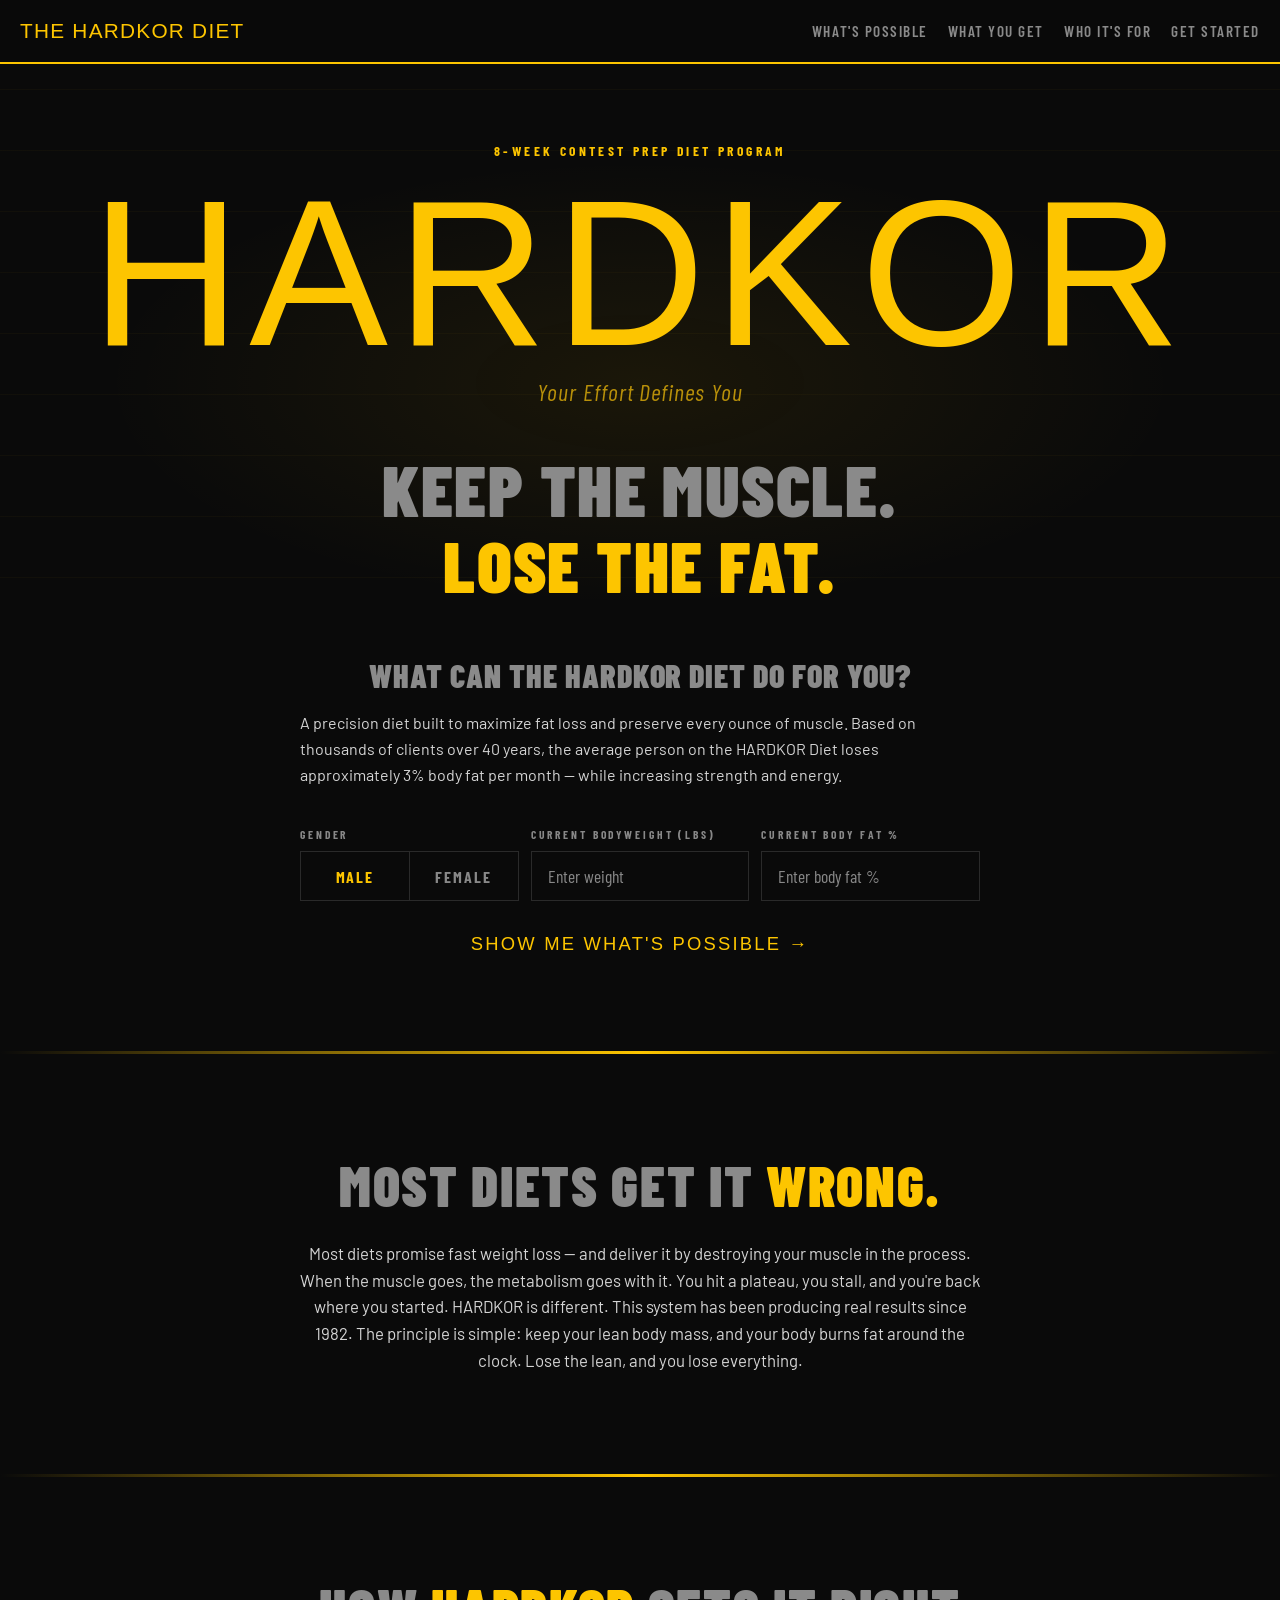
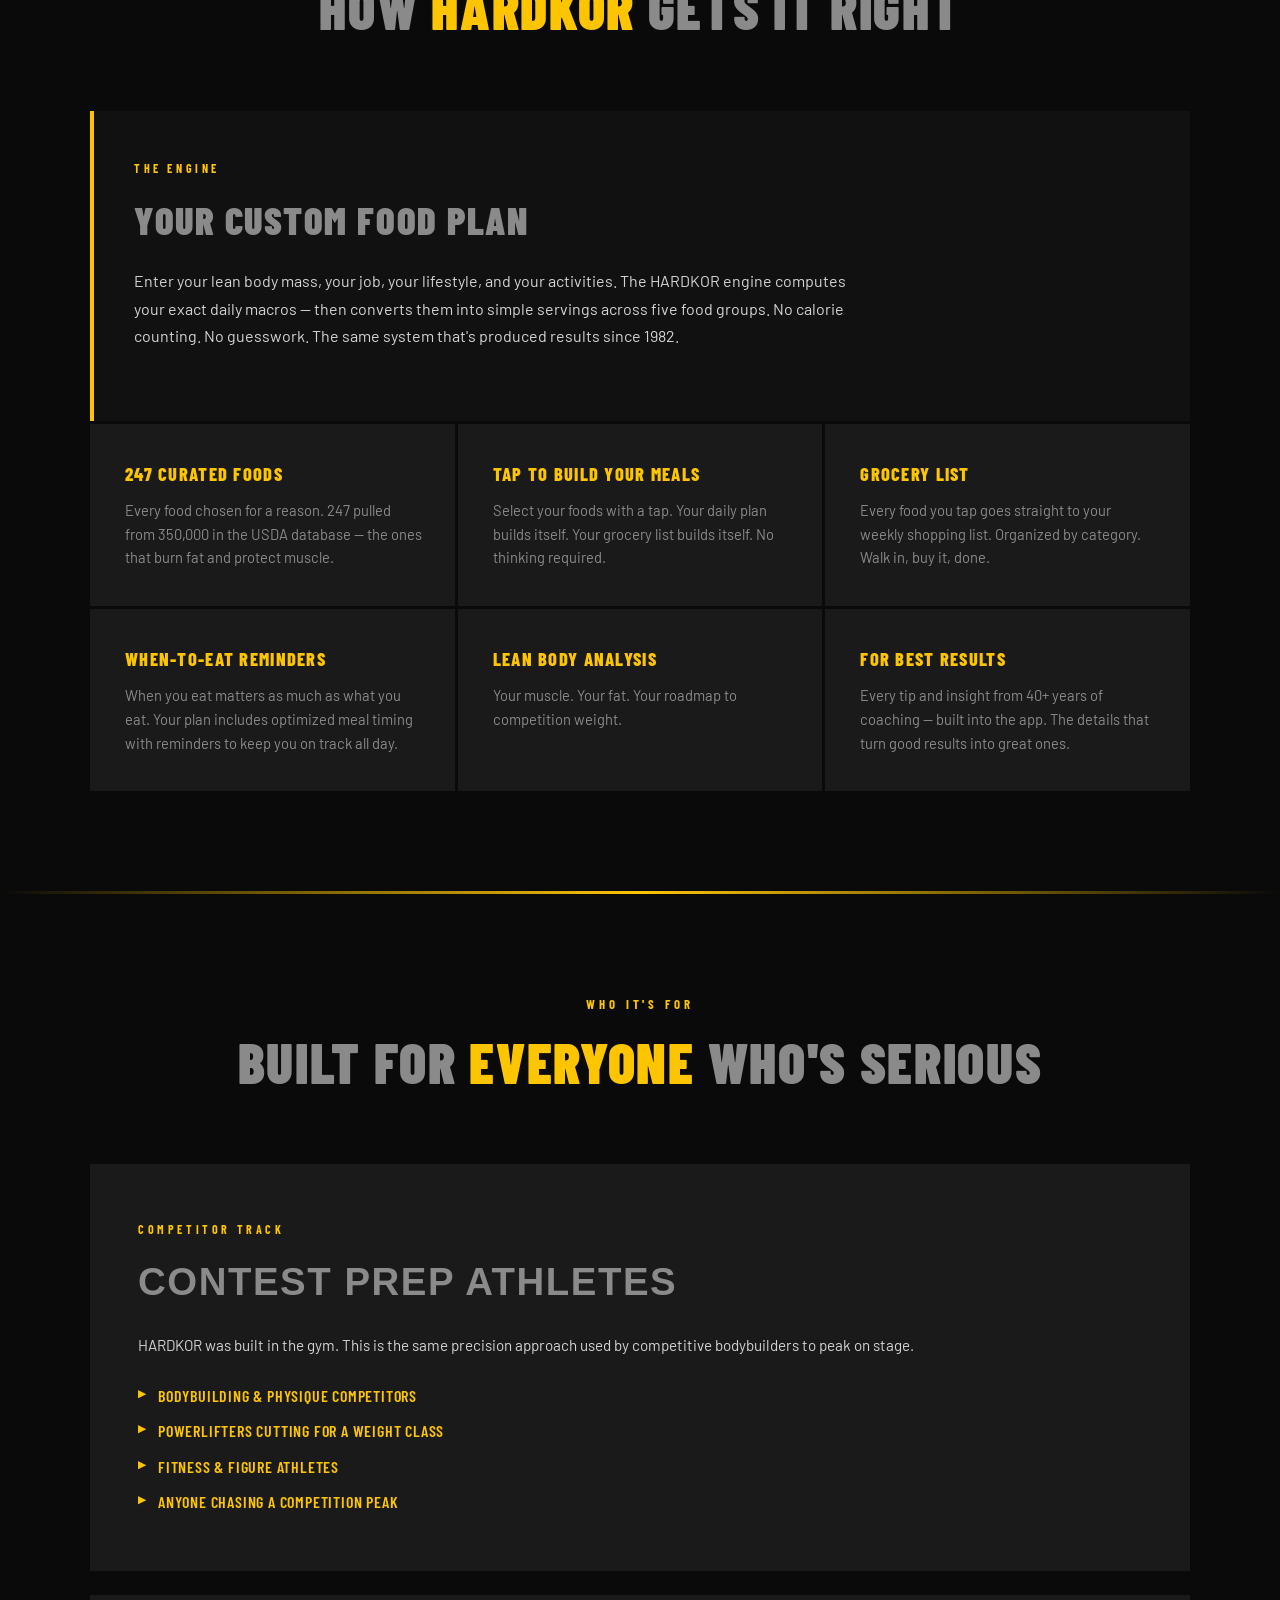
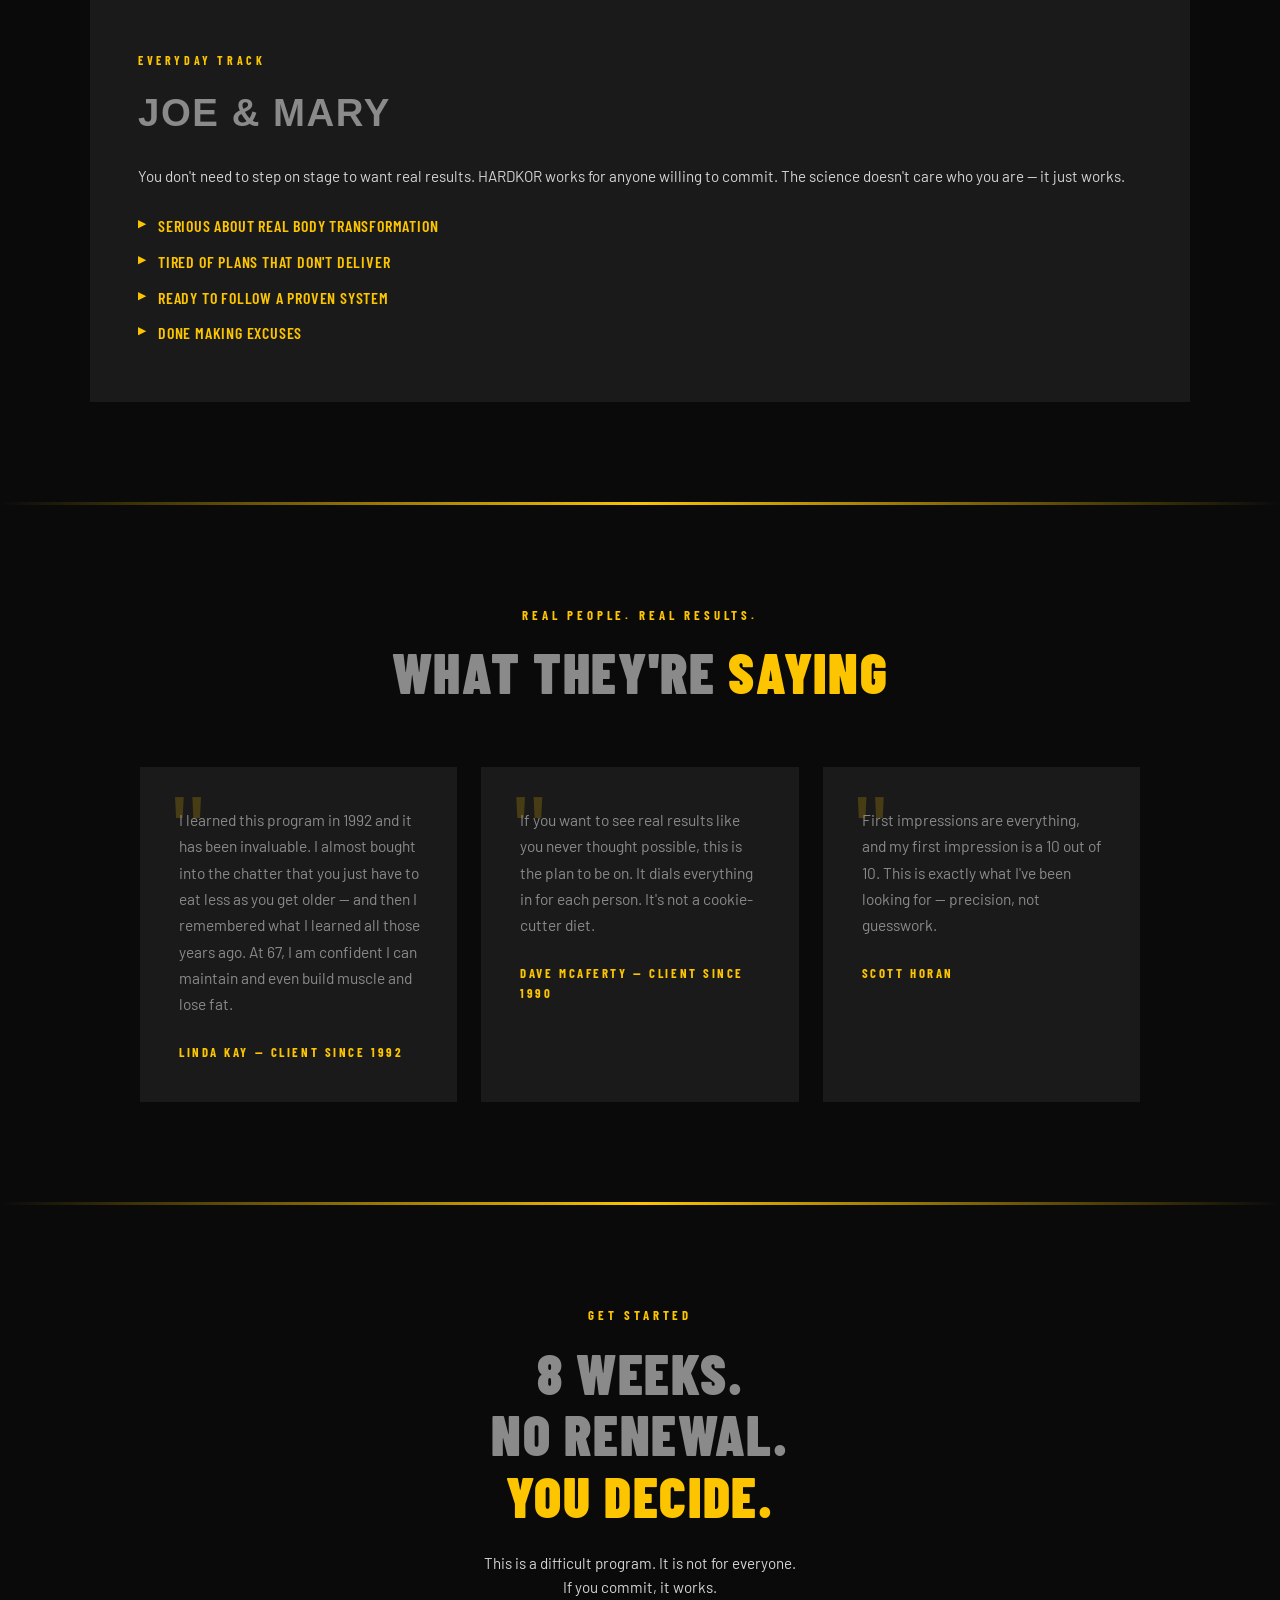
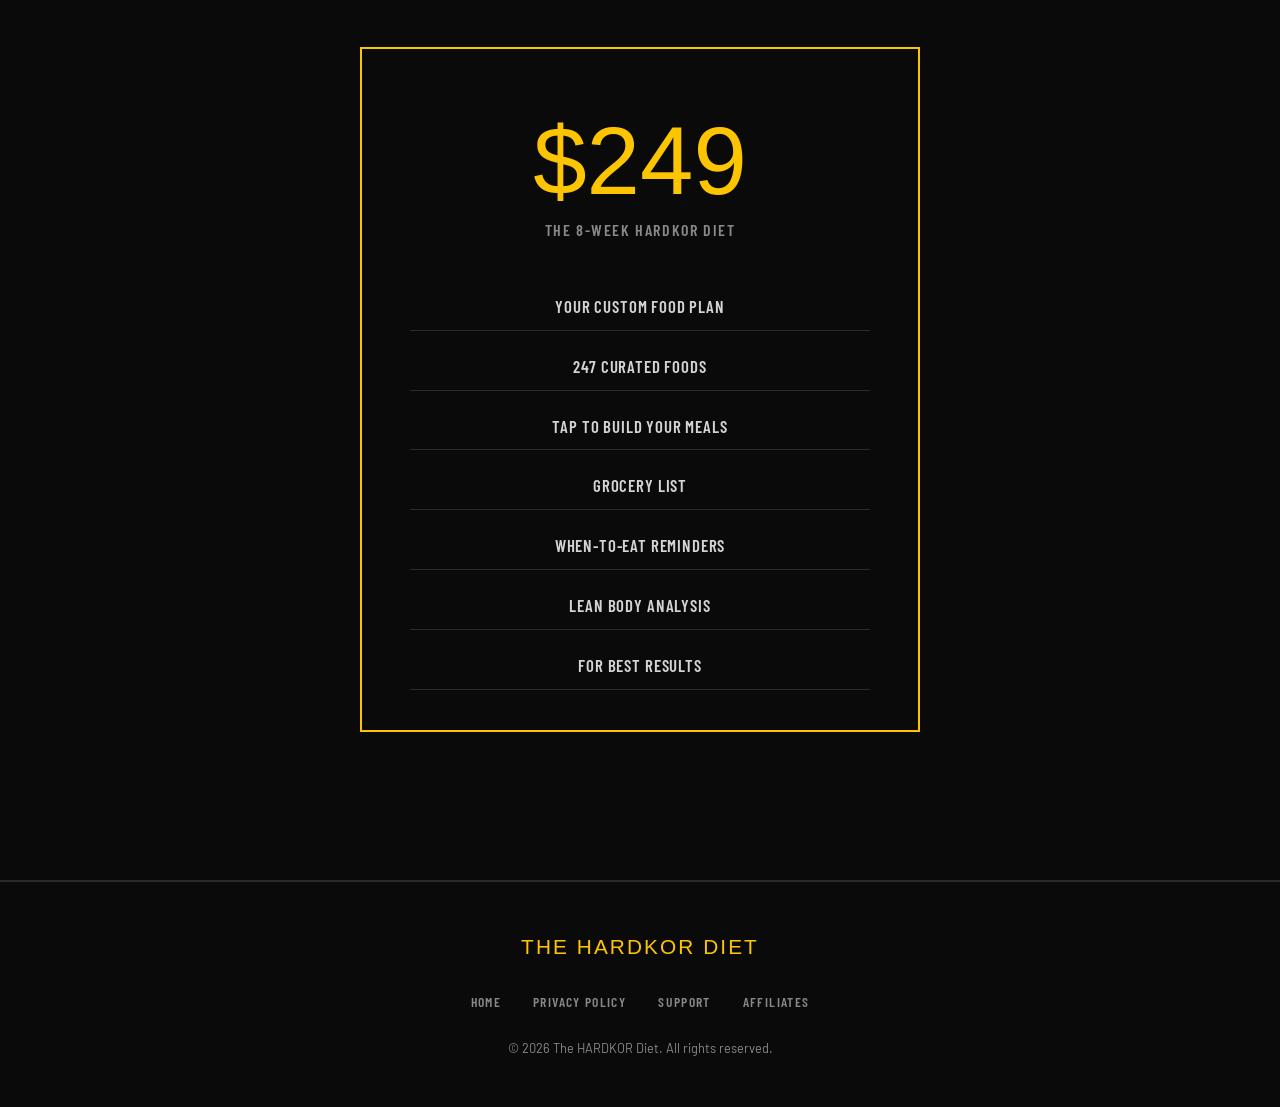
==== commit a1344d02: "Refactor styles and update navigation links Updated color variables and styles for various elements," ====
--- a/index.html
+++ b/index.html
@@ -8,13 +8,13 @@
   <link href="https://fonts.googleapis.com/css2?family=Barlow+Condensed:wght@400;600;700;800;900&family=Barlow:wght@400;500;600&display=swap" rel="stylesheet" />
   <style>
     :root {
-      --yellow: #FFE600;
-      --yellow-dim: #CCB800;
+      --yellow: #FDC500;
+      --yellow-dim: #B8900A;
       --black: #0A0A0A;
       --dark: #111111;
       --gray: #1A1A1A;
       --gray-mid: #2A2A2A;
-      --text: #E8E8E8;
+      --text: #8A8A8A;
       --text-dim: #888888;
     }
     * { margin: 0; padding: 0; box-sizing: border-box; }
@@ -39,14 +39,14 @@
     }
 
     .hero { display: flex; flex-direction: column; align-items: center; justify-content: center; text-align: center; padding: 140px 40px 20px; position: relative; overflow: hidden; }
-    .hero::before { content: ''; position: absolute; inset: 0; background: radial-gradient(ellipse 60% 50% at 50% 60%, rgba(255,230,0,0.07) 0%, transparent 70%), repeating-linear-gradient(0deg, transparent, transparent 60px, rgba(255,230,0,0.03) 60px, rgba(255,230,0,0.03) 61px); pointer-events: none; }
+    .hero::before { content: ''; position: absolute; inset: 0; background: radial-gradient(ellipse 60% 50% at 50% 60%, rgba(253,197,0,0.07) 0%, transparent 70%), repeating-linear-gradient(0deg, transparent, transparent 60px, rgba(253,197,0,0.03) 60px, rgba(253,197,0,0.03) 61px); pointer-events: none; }
 
     .wordmark { display: flex; flex-direction: column; align-items: center; width: 100%; max-width: 900px; margin-bottom: 16px; opacity: 0; animation: fadeUp 0.7s 0.3s forwards; }
     .wordmark-main { font-family: Impact, 'Arial Narrow', sans-serif; font-size: clamp(4.5rem, 17vw, 13rem); color: var(--yellow); letter-spacing: 0.04em; line-height: 0.88; text-transform: uppercase; }
     .wordmark-tagline { font-family: 'Barlow Condensed', sans-serif; font-weight: 400; font-style: italic; font-size: clamp(1rem, 2.5vw, 1.5rem); color: var(--yellow-dim); letter-spacing: 0.04em; margin-top: 8px; }
 
     .hero-eyebrow { font-family: 'Barlow Condensed', sans-serif; font-weight: 700; font-size: 0.85rem; letter-spacing: 0.25em; text-transform: uppercase; color: var(--yellow); margin-bottom: 20px; opacity: 0; animation: fadeUp 0.7s 0.1s forwards; }
-    .hero-headline { font-family: 'Barlow Condensed', sans-serif; font-weight: 900; font-size: clamp(2rem, 6vw, 4.5rem); line-height: 1.05; text-transform: uppercase; letter-spacing: 0.02em; max-width: 900px; margin: 24px 0 16px; opacity: 0; animation: fadeUp 0.7s 0.6s forwards; color: #ffffff; }
+    .hero-headline { font-family: 'Barlow Condensed', sans-serif; font-weight: 900; font-size: clamp(2rem, 6vw, 4.5rem); line-height: 1.05; text-transform: uppercase; letter-spacing: 0.02em; max-width: 900px; margin: 24px 0 16px; opacity: 0; animation: fadeUp 0.7s 0.6s forwards; color: #8A8A8A; }
     .hero-headline span { color: var(--yellow); }
     @keyframes fadeUp { from { opacity: 0; transform: translateY(24px); } to { opacity: 1; transform: translateY(0); } }
 
@@ -56,9 +56,9 @@
     .section-label { font-family: 'Barlow Condensed', sans-serif; font-weight: 700; font-size: 0.8rem; letter-spacing: 0.3em; text-transform: uppercase; color: var(--yellow); margin-bottom: 16px; }
     .section-title { font-family: 'Barlow Condensed', sans-serif; font-weight: 900; font-size: clamp(2rem, 5vw, 3.5rem); text-transform: uppercase; letter-spacing: 0.03em; line-height: 1.1; margin-bottom: 24px; }
     .section-title span { color: var(--yellow); }
-    .section-body { color: var(--text-dim); max-width: 680px; margin: 0 auto; font-size: 1.05rem; }
+    .section-body { color: #D4D4D4; max-width: 680px; margin: 0 auto; font-size: 1.05rem; }
     .quote-block { border-left: 4px solid var(--yellow); padding: 20px 32px; margin: 60px auto; max-width: 900px; text-align: left; background: var(--gray); }
-    .quote-block p { font-family: 'Barlow Condensed', sans-serif; font-weight: 700; font-size: clamp(1.2rem, 2.5vw, 1.6rem); letter-spacing: 0.02em; line-height: 1.3; color: var(--yellow); text-transform: uppercase; white-space: nowrap; }
+    .quote-block p { font-family: 'Barlow Condensed', sans-serif; font-weight: 700; font-size: clamp(1.2rem, 2.5vw, 1.6rem); letter-spacing: 0.02em; line-height: 1.3; color: var(--yellow); text-transform: uppercase; }
 
     .how { padding: 100px 40px; background: var(--black); }
     .how-inner { max-width: 1100px; margin: 0 auto; }
@@ -97,26 +97,26 @@
     .marquee-track { display: flex; gap: 80px; width: max-content; animation: marquee 18s linear infinite; }
     .marquee-track span { font-family: 'Barlow Condensed', sans-serif; font-weight: 700; font-size: 1rem; letter-spacing: 0.1em; text-transform: uppercase; color: var(--yellow); white-space: nowrap; }
     @keyframes marquee { from { transform: translateX(0); } to { transform: translateX(-50%); } }
-    .science-cta { display: inline-block; margin-top: 32px; color: #4169e1; font-family: Impact, 'Arial Narrow', sans-serif; font-size: 1.1rem; letter-spacing: 0.12em; text-transform: uppercase; text-decoration: none; transition: opacity 0.15s; }
+    .science-cta { display: inline-block; margin-top: 32px; color: var(--yellow); font-family: Impact, 'Arial Narrow', sans-serif; font-size: 1.1rem; letter-spacing: 0.12em; text-transform: uppercase; text-decoration: none; transition: opacity 0.15s; }
     .science-cta:hover { opacity: 0.75; }
 
     .who { padding: 100px 40px; background: var(--black); }
     .who-inner { max-width: 1100px; margin: 0 auto; }
     .who-header { text-align: center; margin-bottom: 72px; }
-    .who-cards { display: grid; grid-template-columns: 1fr 1fr; gap: 3px; }
+    .who-cards { display: grid; grid-template-columns: 1fr 1fr; gap: 24px; }
     .who-card { background: var(--gray); padding: 56px 48px; }
-    .who-card.featured { background: var(--yellow); }
+    .who-card.featured { background: var(--gray); border-left: none; }
     .who-card-label { font-family: 'Barlow Condensed', sans-serif; font-weight: 700; font-size: 0.75rem; letter-spacing: 0.3em; text-transform: uppercase; color: var(--yellow); margin-bottom: 12px; }
-    .who-card.featured .who-card-label { color: rgba(0,0,0,0.5); }
-    .who-card-title { font-family: Impact, 'Arial Narrow', sans-serif; font-size: 2.4rem; text-transform: uppercase; letter-spacing: 0.04em; color: var(--text); margin-bottom: 20px; }
-    .who-card.featured .who-card-title { color: var(--black); }
-    .who-card-body { color: var(--text-dim); font-size: 0.95rem; line-height: 1.7; }
-    .who-card.featured .who-card-body { color: rgba(0,0,0,0.65); }
+    .who-card.featured .who-card-label { color: var(--yellow); }
+    .who-card-title { font-family: Impact, 'Arial Narrow', sans-serif; font-size: 2.4rem; text-transform: uppercase; letter-spacing: 0.04em; color: #8A8A8A; margin-bottom: 20px; }
+    .who-card.featured .who-card-title { color: #8A8A8A; }
+    .who-card-body { color: #D4D4D4; font-size: 0.95rem; line-height: 1.7; }
+    .who-card.featured .who-card-body { color: #D4D4D4; }
     .who-list { margin-top: 24px; list-style: none; display: flex; flex-direction: column; gap: 10px; }
-    .who-list li { font-family: 'Barlow Condensed', sans-serif; font-weight: 600; font-size: 1rem; letter-spacing: 0.05em; text-transform: uppercase; padding-left: 20px; position: relative; color: var(--text); }
-    .who-card.featured .who-list li { color: var(--black); }
+    .who-list li { font-family: 'Barlow Condensed', sans-serif; font-weight: 600; font-size: 1rem; letter-spacing: 0.05em; text-transform: uppercase; padding-left: 20px; position: relative; color: var(--yellow); }
+    .who-card.featured .who-list li { color: var(--yellow); }
     .who-list li::before { content: '▶'; position: absolute; left: 0; color: var(--yellow); font-size: 0.6rem; top: 3px; }
-    .who-card.featured .who-list li::before { color: var(--black); }
+    .who-card.featured .who-list li::before { color: var(--yellow); }
 
     .features { padding: 100px 40px; background: var(--black); }
     .features-inner { max-width: 1100px; margin: 0 auto; }
@@ -131,8 +131,9 @@
     .testimonials { padding: 100px 40px; background: var(--black); }
     .testimonials-inner { max-width: 1000px; margin: 0 auto; }
     .testimonials-header { text-align: center; margin-bottom: 64px; }
-    .testi-grid { display: grid; grid-template-columns: repeat(auto-fit, minmax(300px, 1fr)); gap: 2px; }
-    .testi { background: var(--gray); padding: 40px 36px; position: relative; }
+    .testi-grid { display: grid; grid-template-columns: repeat(auto-fit, minmax(300px, 1fr)); gap: 24px; }
+    .testi { background: var(--gray); padding: 40px 36px; position: relative; border-left: 3px solid transparent; transition: border-color 0.2s; }
+    .testi:hover { border-left-color: var(--yellow); }
     .testi::before { content: '"'; font-family: Impact, sans-serif; font-size: 6rem; color: var(--yellow); line-height: 1; opacity: 0.2; position: absolute; top: 16px; left: 28px; }
     .testi-text { color: var(--text); font-size: 0.97rem; line-height: 1.7; margin-bottom: 24px; position: relative; z-index: 1; }
     .testi-author { font-family: 'Barlow Condensed', sans-serif; font-weight: 700; font-size: 0.8rem; letter-spacing: 0.2em; text-transform: uppercase; color: var(--yellow); }
@@ -144,7 +145,7 @@
     .price-amount { font-family: Impact, 'Arial Narrow', sans-serif; font-size: 6rem; color: var(--yellow); line-height: 1; margin-bottom: 8px; }
     .price-period { font-family: 'Barlow Condensed', sans-serif; font-weight: 600; font-size: 1rem; letter-spacing: 0.1em; text-transform: uppercase; color: var(--text-dim); margin-bottom: 40px; }
     .price-includes { list-style: none; margin-bottom: 40px; display: flex; flex-direction: column; gap: 12px; }
-    .price-includes li { font-family: 'Barlow Condensed', sans-serif; font-weight: 600; font-size: 1.05rem; letter-spacing: 0.05em; text-transform: uppercase; color: var(--text); padding: 10px 0; border-bottom: 1px solid var(--gray-mid); }
+    .price-includes li { font-family: 'Barlow Condensed', sans-serif; font-weight: 600; font-size: 1.05rem; letter-spacing: 0.05em; text-transform: uppercase; color: #D4D4D4; padding: 10px 0; border-bottom: 1px solid var(--gray-mid); }
 
     footer { background: var(--black); border-top: 2px solid var(--gray-mid); padding: 48px 40px; display: flex; flex-direction: column; align-items: center; gap: 24px; }
     .footer-logo { font-family: Impact, 'Arial Narrow', sans-serif; font-size: 1.3rem; letter-spacing: 0.1em; color: var(--yellow); text-transform: uppercase; }
@@ -155,35 +156,48 @@
 
     .calculator { padding: 20px 40px 80px; background: var(--black); }
     .calc-inner { max-width: 680px; margin: 0 auto; }
-    .calc-heading { font-family: 'Barlow Condensed', sans-serif; font-weight: 900; font-size: clamp(1.4rem, 2.5vw, 2rem); text-transform: uppercase; letter-spacing: 0.03em; line-height: 1.1; color: #fff; margin-bottom: 16px; text-align: center; }
-    .calc-intro { color: var(--text-dim); font-size: 1rem; line-height: 1.65; margin-bottom: 36px; }
+    .calc-heading { font-family: 'Barlow Condensed', sans-serif; font-weight: 900; font-size: clamp(1.4rem, 2.5vw, 2rem); text-transform: uppercase; letter-spacing: 0.03em; line-height: 1.1; color: #8A8A8A; margin-bottom: 16px; text-align: center; }
+    .calc-intro { color: #D4D4D4; font-size: 1rem; line-height: 1.65; margin-bottom: 36px; }
     .calc-row { display: grid; grid-template-columns: 1fr 1fr 1fr; gap: 12px; margin-bottom: 16px; align-items: end; }
     .calc-col { display: flex; flex-direction: column; }
     .calc-label { font-family: 'Barlow Condensed', sans-serif; font-weight: 700; font-size: 0.72rem; letter-spacing: 0.25em; text-transform: uppercase; color: var(--text-dim); margin-bottom: 8px; }
     .gender-tabs { display: flex; height: 50px; border: 1.5px solid var(--gray-mid); box-sizing: border-box; }
     .gender-tab { flex: 1; padding: 0; height: 100%; font-family: 'Barlow Condensed', sans-serif; font-weight: 700; font-size: 1rem; letter-spacing: 0.12em; text-transform: uppercase; border: none; cursor: pointer; transition: color 0.15s; background: var(--black); color: var(--text-dim); }
     .gender-tab:first-child { border-right: 1px solid var(--gray-mid); }
-    .gender-tab.active { color: #4169e1; background: var(--black); }
+    .gender-tab.active { color: var(--yellow); background: var(--black); }
     .calc-input { display: block; width: 100%; height: 50px; background: var(--black); border: 1.5px solid var(--gray-mid); color: var(--text); font-family: 'Barlow Condensed', sans-serif; font-weight: 600; font-size: 1.1rem; padding: 0 16px; outline: none; transition: border-color 0.2s; box-sizing: border-box; }
     #calc-gender { display: none; }
     .calc-input::placeholder { color: var(--text-dim); font-weight: 400; }
-    .calc-input:focus { border-color: #4169e1; }
+    .calc-input:focus { border-color: var(--yellow); }
     .calc-input::-webkit-outer-spin-button, .calc-input::-webkit-inner-spin-button { -webkit-appearance: none; margin: 0; }
     .calc-input[type=number] { -moz-appearance: textfield; }
-    .calc-btn { display: block; width: 100%; background: none; color: #4169e1; border: none; font-family: Impact, 'Arial Narrow', sans-serif; font-size: 1.15rem; letter-spacing: 0.12em; text-transform: uppercase; padding: 16px 0; cursor: pointer; transition: opacity 0.15s; margin-top: 8px; }
+    .calc-btn { display: block; width: 100%; background: none; color: var(--yellow); border: none; font-family: Impact, 'Arial Narrow', sans-serif; font-size: 1.15rem; letter-spacing: 0.12em; text-transform: uppercase; padding: 16px 0; cursor: pointer; transition: opacity 0.15s; margin-top: 8px; }
     .calc-btn:hover { opacity: 0.75; }
     .calc-results { display: none; margin-top: 40px; border-top: 1px solid var(--gray-mid); padding-top: 32px; }
     .calc-results.visible { display: block; }
-    .calc-narrative { font-size: 1.05rem; color: var(--text-dim); line-height: 1.7; margin-bottom: 32px; }
-    .calc-narrative strong { color: #fff; font-weight: 700; }
+    .calc-narrative { font-size: 1.05rem; color: #D4D4D4; line-height: 1.7; margin-bottom: 32px; }
+    .calc-narrative strong { color: #D4D4D4; font-weight: 700; }
     .calc-table { width: 100%; border-collapse: collapse; margin-bottom: 24px; }
     .calc-table th { font-family: 'Barlow Condensed', sans-serif; font-weight: 700; font-size: 0.72rem; letter-spacing: 0.2em; text-transform: uppercase; color: var(--text-dim); padding: 0 0 12px; text-align: left; border-bottom: 1px solid var(--gray-mid); }
     .calc-table td { padding: 16px 0; border-bottom: 1px solid rgba(255,255,255,0.05); font-size: 0.97rem; color: var(--text); vertical-align: middle; }
-    .calc-table tr.row-current td { font-weight: 700; color: #fff; }
-    .ace-badge { display: inline-block; background: #4169e1; color: #fff; font-family: 'Barlow Condensed', sans-serif; font-weight: 700; font-size: 0.7rem; letter-spacing: 0.12em; text-transform: uppercase; padding: 3px 8px; margin-left: 8px; vertical-align: middle; }
-    .calc-disclaimer { font-size: 0.78rem; color: var(--text-dim); line-height: 1.6; margin-top: 24px; }
-
-    @media (max-width: 900px) {
+    .calc-table tr.row-current td { font-weight: 700; color: #8A8A8A; }
+    .ace-badge { display: inline-block; background: transparent; color: var(--yellow); font-family: 'Barlow Condensed', sans-serif; font-weight: 700; font-size: 0.7rem; letter-spacing: 0.12em; text-transform: uppercase; padding: 3px 8px; margin-left: 8px; vertical-align: middle; }
+    .calc-disclaimer { font-size: 0.78rem; color: #D4D4D4; line-height: 1.6; margin-top: 24px; }
+
+    .deliver-hero { background: var(--dark); border-left: 4px solid var(--yellow); padding: 48px 40px; margin-bottom: 3px; }
+    .deliver-hero-label { font-family: 'Barlow Condensed', sans-serif; font-weight: 700; font-size: 0.75rem; letter-spacing: 0.3em; text-transform: uppercase; color: var(--yellow); margin-bottom: 12px; }
+    .deliver-hero-title { font-family: 'Barlow Condensed', sans-serif; font-weight: 900; font-size: clamp(1.8rem, 3vw, 2.6rem); text-transform: uppercase; letter-spacing: 0.04em; color: #8A8A8A; margin-bottom: 16px; }
+    .deliver-hero-body { color: #D4D4D4; font-size: 1rem; line-height: 1.7; max-width: 720px; margin-bottom: 24px; }
+    .deliver-hero-badge { display: inline-block; border: 1px solid var(--yellow); color: var(--yellow); font-family: 'Barlow Condensed', sans-serif; font-weight: 700; font-size: 0.75rem; letter-spacing: 0.2em; text-transform: uppercase; padding: 6px 16px; }
+    .deliver-grid { display: grid; grid-template-columns: repeat(3, 1fr); gap: 3px; }
+    .deliver-card { background: var(--gray); padding: 36px 32px; border-left: 3px solid transparent; transition: border-color 0.2s; }
+    .deliver-card:hover { border-left-color: var(--yellow); }
+    .deliver-title { font-family: 'Barlow Condensed', sans-serif; font-weight: 800; font-size: 1.15rem; letter-spacing: 0.07em; text-transform: uppercase; color: var(--yellow); margin-bottom: 10px; }
+    .deliver-body { color: #8A8A8A; font-size: 0.92rem; line-height: 1.6; }
+    @media (max-width: 900px) { .deliver-grid { grid-template-columns: 1fr 1fr; } }
+    @media (max-width: 600px) { .deliver-grid { grid-template-columns: 1fr; } .deliver-hero { padding: 36px 24px; } }
+
+    
       nav { padding: 0 20px; }
       .nav-links { gap: 20px; }
       .food-grid { grid-template-columns: repeat(3, 1fr); }
@@ -208,9 +222,9 @@
     <a href="#" class="nav-logo">The HARDKOR Diet</a>
     <ul class="nav-links">
       <li><a href="#calculator">What's Possible</a></li>
-      <li><a href="#how">How It Works</a></li>
-      <li><a href="#food">The Plan</a></li>
+      <li><a href="#how">What You Get</a></li>
       <li><a href="#who">Who It's For</a></li>
+      <li><a href="#pricing">Get Started</a></li>
     </ul>
     <button class="hamburger" id="hamburger" aria-label="Menu">
       <span></span><span></span><span></span>
@@ -218,9 +232,9 @@
   </nav>
   <div class="mobile-nav" id="mobile-nav">
     <a href="#calculator">What's Possible</a>
-    <a href="#how">How It Works</a>
-    <a href="#food">The Plan</a>
+    <a href="#how">What You Get</a>
     <a href="#who">Who It's For</a>
+    <a href="#pricing">Get Started</a>
     <a href="privacy.html">Privacy Policy</a>
     <a href="support.html">Support</a>
     <a href="affiliates.html">Affiliates</a>
@@ -277,20 +291,9 @@
       </div>
     </div>
   </section>
-
-  <div class="marquee-strip">
-    <div class="marquee-track">
-      <span>Show Me How to Lose Fat and Gain Muscle at the Same Time — The HARDKOR Diet — Coming Soon</span>
-      <span aria-hidden="true">Show Me How to Lose Fat and Gain Muscle at the Same Time — The HARDKOR Diet — Coming Soon</span>
-      <span aria-hidden="true">Show Me How to Lose Fat and Gain Muscle at the Same Time — The HARDKOR Diet — Coming Soon</span>
-      <span aria-hidden="true">Show Me How to Lose Fat and Gain Muscle at the Same Time — The HARDKOR Diet — Coming Soon</span>
-    </div>
-  </div>
-
-  <div class="divider"></div>
+<div class="divider"></div>
 
   <section class="philosophy">
-    <p class="section-label">The HARDKOR Philosophy</p>
     <h2 class="section-title">Most Diets Get It <span>Wrong.</span></h2>
     <p class="section-body">Most diets promise fast weight loss — and deliver it by destroying your muscle in the process. When the muscle goes, the metabolism goes with it. You hit a plateau, you stall, and you're back where you started. HARDKOR is different. This system has been producing real results since 1982. The principle is simple: keep your lean body mass, and your body burns fat around the clock. Lose the lean, and you lose everything.</p>
   </section>
@@ -302,98 +305,45 @@
   <section class="how" id="how">
     <div class="how-inner">
       <div class="how-header">
-        <p class="section-label">The Process</p>
         <h2 class="section-title">How <span>HARDKOR</span> Gets It Right</h2>
       </div>
-      <div class="steps">
-        <div class="step"><div class="step-num">01</div><div class="step-title">Enter Your Stats</div><p class="step-body">Your lean body mass, your job, your daily activities and lifestyle. Real data, not guesses. This is what separates your plan from everyone else's.</p></div>
-        <div class="step"><div class="step-num">02</div><div class="step-title">Get Your Plan</div><p class="step-body">The HARDKOR engine calculates your exact daily servings across 5 food groups. No calorie counting. No macro math. Just your numbers.</p></div>
-        <div class="step"><div class="step-num">03</div><div class="step-title">Eat Your Plan</div><p class="step-body">Tap your food choices each day. Build your meals from 247 precision-selected foods. Your grocery list builds itself as you go.</p></div>
-        <div class="step"><div class="step-num">04</div><div class="step-title">Effort Defined</div><p class="step-body">Eight weeks of commitment shows. In the mirror. In your energy. In the way people look at you. What you put in is exactly what you get out.</p></div>
+      <!-- Custom Food Plan hero card -->
+      <div class="deliver-hero">
+        <div class="deliver-hero-label">The Engine</div>
+        <h3 class="deliver-hero-title">Your Custom Food Plan</h3>
+        <p class="deliver-hero-body">Enter your lean body mass, your job, your lifestyle, and your activities. The HARDKOR engine computes your exact daily macros — then converts them into simple servings across five food groups. No calorie counting. No guesswork. The same system that's produced results since 1982.</p>
+      </div>
+
+      <!-- Six deliverable cards -->
+      <div class="deliver-grid">
+        <div class="deliver-card">
+          <div class="deliver-title">247 Curated Foods</div>
+          <p class="deliver-body">Every food chosen for a reason. 247 pulled from 350,000 in the USDA database — the ones that burn fat and protect muscle.</p>
+        </div>
+        <div class="deliver-card">
+          <div class="deliver-title">Tap to Build Your Meals</div>
+          <p class="deliver-body">Select your foods with a tap. Your daily plan builds itself. Your grocery list builds itself. No thinking required.</p>
+        </div>
+        <div class="deliver-card">
+          <div class="deliver-title">Grocery List</div>
+          <p class="deliver-body">Every food you tap goes straight to your weekly shopping list. Organized by category. Walk in, buy it, done.</p>
+        </div>
+        <div class="deliver-card">
+          <div class="deliver-title">When-to-Eat Reminders</div>
+          <p class="deliver-body">When you eat matters as much as what you eat. Your plan includes optimized meal timing with reminders to keep you on track all day.</p>
+        </div>
+        <div class="deliver-card">
+          <div class="deliver-title">Lean Body Analysis</div>
+          <p class="deliver-body">Your muscle. Your fat. Your roadmap to competition weight.</p>
+        </div>
+        <div class="deliver-card">
+          <div class="deliver-title">For Best Results</div>
+          <p class="deliver-body">Every tip and insight from 40+ years of coaching — built into the app. The details that turn good results into great ones.</p>
+        </div>
       </div>
     </div>
   </section>
-
   <div class="divider"></div>
-
-  <section class="foods" id="food">
-    <div class="foods-inner">
-      <div class="foods-header">
-        <p class="section-label">The HARDKOR Plan</p>
-        <h2 class="section-title">Five Groups. <span>Zero Compromise.</span></h2>
-        <p class="section-body" style="margin:0 auto;max-width:600px;color:var(--text-dim);">Every food in the HARDKOR program was chosen for a reason. 247 foods pulled from 350,000 in the USDA database — the ones that work.</p>
-      </div>
-      <div class="food-grid">
-        <div class="food-card"><span class="food-icon">🥩</span><div class="food-name">Protein</div><p class="food-desc">Repairs and rebuilds muscle tissue. Non-negotiable on a program designed to keep your lean.</p></div>
-        <div class="food-card"><span class="food-icon">🌾</span><div class="food-name">Grains</div><p class="food-desc">Complex carbs that deliver sustained energy for training and daily output. Timed and measured to fuel performance.</p></div>
-        <div class="food-card"><span class="food-icon">🥔</span><div class="food-name">Starches</div><p class="food-desc">The other complex carb. Feeds your muscles and keeps your energy stable through every week of the program.</p></div>
-        <div class="food-card"><span class="food-icon">🥦</span><div class="food-name">Veggies</div><p class="food-desc">Provide the nutrients and fiber your body needs to perform and recover through every week of the program.</p></div>
-        <div class="food-card"><span class="food-icon">🍎</span><div class="food-name">Fruits</div><p class="food-desc">Whole, fresh fruits provide quick, easy between-meal snacks.</p></div>
-      </div>
-    </div>
-  </section>
-
-  <div class="marquee-strip">
-    <div class="marquee-track">
-      <span>Don't Lose Weight, Lose Fat and Look Great — The HARDKOR Diet — Coming Soon</span>
-      <span aria-hidden="true">Don't Lose Weight, Lose Fat and Look Great — The HARDKOR Diet — Coming Soon</span>
-      <span aria-hidden="true">Don't Lose Weight, Lose Fat and Look Great — The HARDKOR Diet — Coming Soon</span>
-      <span aria-hidden="true">Don't Lose Weight, Lose Fat and Look Great — The HARDKOR Diet — Coming Soon</span>
-    </div>
-  </div>
-
-  <div class="divider"></div>
-
-  <section class="science">
-    <div class="science-inner">
-      <div class="science-text">
-        <p class="section-label">The Science</p>
-        <h2 class="section-title">How Your Body <span>Burns Fat</span></h2>
-        <p class="section-body">Most people think fat loss is simple math — eat less, lose more. But your body doesn't work that way. The moment you sacrifice lean body mass, your metabolism slows and fat burning stalls.</p>
-        <br />
-        <p class="section-body">HARDKOR is engineered around the science of body recomposition. Protect the muscle. Feed it the right foods at the right time. And your body does what it was designed to do — burn fat.</p>
-        <br />
-        <a href="#pricing" class="science-cta">Get the HARDKOR Diet →</a>
-      </div>
-      <div class="science-formula">
-        <div class="formula-title">Calories</div>
-        <table class="cal-table">
-          <thead>
-            <tr>
-              <th></th>
-              <th>Protein</th>
-              <th>Carbohydrates</th>
-              <th>Fat</th>
-            </tr>
-          </thead>
-          <tbody>
-            <tr>
-              <td class="cal-row-label">Too Much</td>
-              <td>Converted to Fat</td>
-              <td>Converted to Fat</td>
-              <td>Gain Fat</td>
-            </tr>
-            <tr>
-              <td class="cal-row-label">Too Little</td>
-              <td>Lose Strength</td>
-              <td>Lose Energy</td>
-              <td>Lose Fat</td>
-            </tr>
-          </tbody>
-        </table>
-      </div>
-    </div>
-  </section>
-
-  <div class="marquee-strip">
-    <div class="marquee-track">
-      <span>It's Not a Diet, It's an Attitude — The HARDKOR Diet — Coming Soon</span>
-      <span aria-hidden="true">It's Not a Diet, It's an Attitude — The HARDKOR Diet — Coming Soon</span>
-      <span aria-hidden="true">It's Not a Diet, It's an Attitude — The HARDKOR Diet — Coming Soon</span>
-      <span aria-hidden="true">It's Not a Diet, It's an Attitude — The HARDKOR Diet — Coming Soon</span>
-    </div>
-  </div>
-
   <section class="who" id="who">
     <div class="who-inner">
       <div class="who-header">
@@ -426,37 +376,7 @@
       </div>
     </div>
   </section>
-
-  <div class="marquee-strip">
-    <div class="marquee-track">
-      <span>Your Effort Defines You — The HARDKOR Diet — Coming Soon</span>
-      <span aria-hidden="true">Your Effort Defines You — The HARDKOR Diet — Coming Soon</span>
-      <span aria-hidden="true">Your Effort Defines You — The HARDKOR Diet — Coming Soon</span>
-      <span aria-hidden="true">Your Effort Defines You — The HARDKOR Diet — Coming Soon</span>
-    </div>
-  </div>
-
   <div class="divider"></div>
-
-  <section class="features">
-    <div class="features-inner">
-      <div class="features-header">
-        <p class="section-label">What You Get</p>
-        <h2 class="section-title">Everything You Need. <span>Nothing You Don't.</span></h2>
-      </div>
-      <div class="features-grid">
-        <div class="feature"><span class="feature-icon">⚡</span><div class="feature-title">Custom Plan, Your Numbers</div><p class="feature-body">Calculated from your lean body mass, job, lifestyle, and activities. Your plan is yours alone. Not a template. Not a guess.</p></div>
-        <div class="feature"><span class="feature-icon">👆</span><div class="feature-title">Tap to Build Your Meals</div><p class="feature-body">Select your foods with a tap. Your daily plan builds itself from 247 curated foods chosen specifically for fat loss and muscle retention.</p></div>
-        <div class="feature"><span class="feature-icon">🛒</span><div class="feature-title">Automatic Grocery List</div><p class="feature-body">Every food you tap goes straight to your weekly shopping list. Walk in, buy it, done. No thinking required.</p></div>
-        <div class="feature"><span class="feature-icon">⏰</span><div class="feature-title">Meal Timing</div><p class="feature-body">When you eat matters as much as what you eat. Your plan includes optimized meal timing with reminders to keep you on track all day.</p></div>
-        <div class="feature"><span class="feature-icon">📅</span><div class="feature-title">8-Week Progression</div><p class="feature-body">A structured 8-week arc with a clear start and a clear finish. Built to peak — whether that's a competition, an event, or a personal goal.</p></div>
-        <div class="feature"><span class="feature-icon">🔬</span><div class="feature-title">40+ Years of Science</div><p class="feature-body">Not a trend. Not a hack. A system refined over four decades that has produced results for competitors and everyday people alike.</p></div>
-      </div>
-    </div>
-  </section>
-
-  <div class="divider"></div>
-
   <section class="testimonials">
     <div class="testimonials-inner">
       <div class="testimonials-header">
@@ -470,42 +390,26 @@
       </div>
     </div>
   </section>
-
-  <div class="marquee-strip">
-    <div class="marquee-track">
-      <span>You Didn't Know You Could Look This Awesome — The HARDKOR Diet — Coming Soon</span>
-      <span aria-hidden="true">You Didn't Know You Could Look This Awesome — The HARDKOR Diet — Coming Soon</span>
-      <span aria-hidden="true">You Didn't Know You Could Look This Awesome — The HARDKOR Diet — Coming Soon</span>
-      <span aria-hidden="true">You Didn't Know You Could Look This Awesome — The HARDKOR Diet — Coming Soon</span>
-    </div>
-  </div>
-
-  <div class="divider"></div>
+<div class="divider"></div>
 
   <section class="pricing" id="pricing">
     <div class="pricing-inner">
       <p class="section-label">Get Started</p>
-      <h2 class="section-title">One Price. <span>Full Program.</span></h2>
+      <h2 class="section-title">8 Weeks.<br />No Renewal.<br /><span>You Decide.</span></h2>
+      <p style="color:#D4D4D4;font-size:0.95rem;margin-bottom:32px;">This is a difficult program. It is not for everyone.<br />If you commit, it works.</p>
       <div class="price-box">
-        <div class="price-label">The Complete 8-Week HARDKOR Diet</div>
         <div class="price-amount">$249</div>
-        <div class="price-period">One-time — Full 8-week access</div>
+        <div class="price-period">The 8-Week HARDKOR Diet</div>
         <ul class="price-includes">
-          <li>Custom Diet Plan — Your Numbers</li>
-          <li>247 Curated Food List</li>
-          <li>Automatic Weekly Grocery List</li>
+          <li>Your Custom Food Plan</li>
+          <li>247 Curated Foods</li>
+          <li>Tap to Build Your Meals</li>
+          <li>Grocery List</li>
           <li>When-to-Eat Reminders</li>
+          <li>Lean Body Analysis</li>
+          <li>For Best Results</li>
         </ul>
-        <div class="marquee-strip" style="margin: 0 -48px; border-top: 1px solid var(--yellow); border-bottom: none;">
-          <div class="marquee-track">
-            <span>It's Not a Diet, It's an Attitude — The HARDKOR Diet — Coming Soon</span>
-            <span aria-hidden="true">It's Not a Diet, It's an Attitude — The HARDKOR Diet — Coming Soon</span>
-            <span aria-hidden="true">It's Not a Diet, It's an Attitude — The HARDKOR Diet — Coming Soon</span>
-            <span aria-hidden="true">It's Not a Diet, It's an Attitude — The HARDKOR Diet — Coming Soon</span>
-          </div>
-        </div>
-      </div>
-      <p style="color:var(--text-dim);font-size:0.88rem;">This is a difficult program. It is not for everyone.<br />If you commit, it works.</p>
+</div>
     </div>
   </section>
 
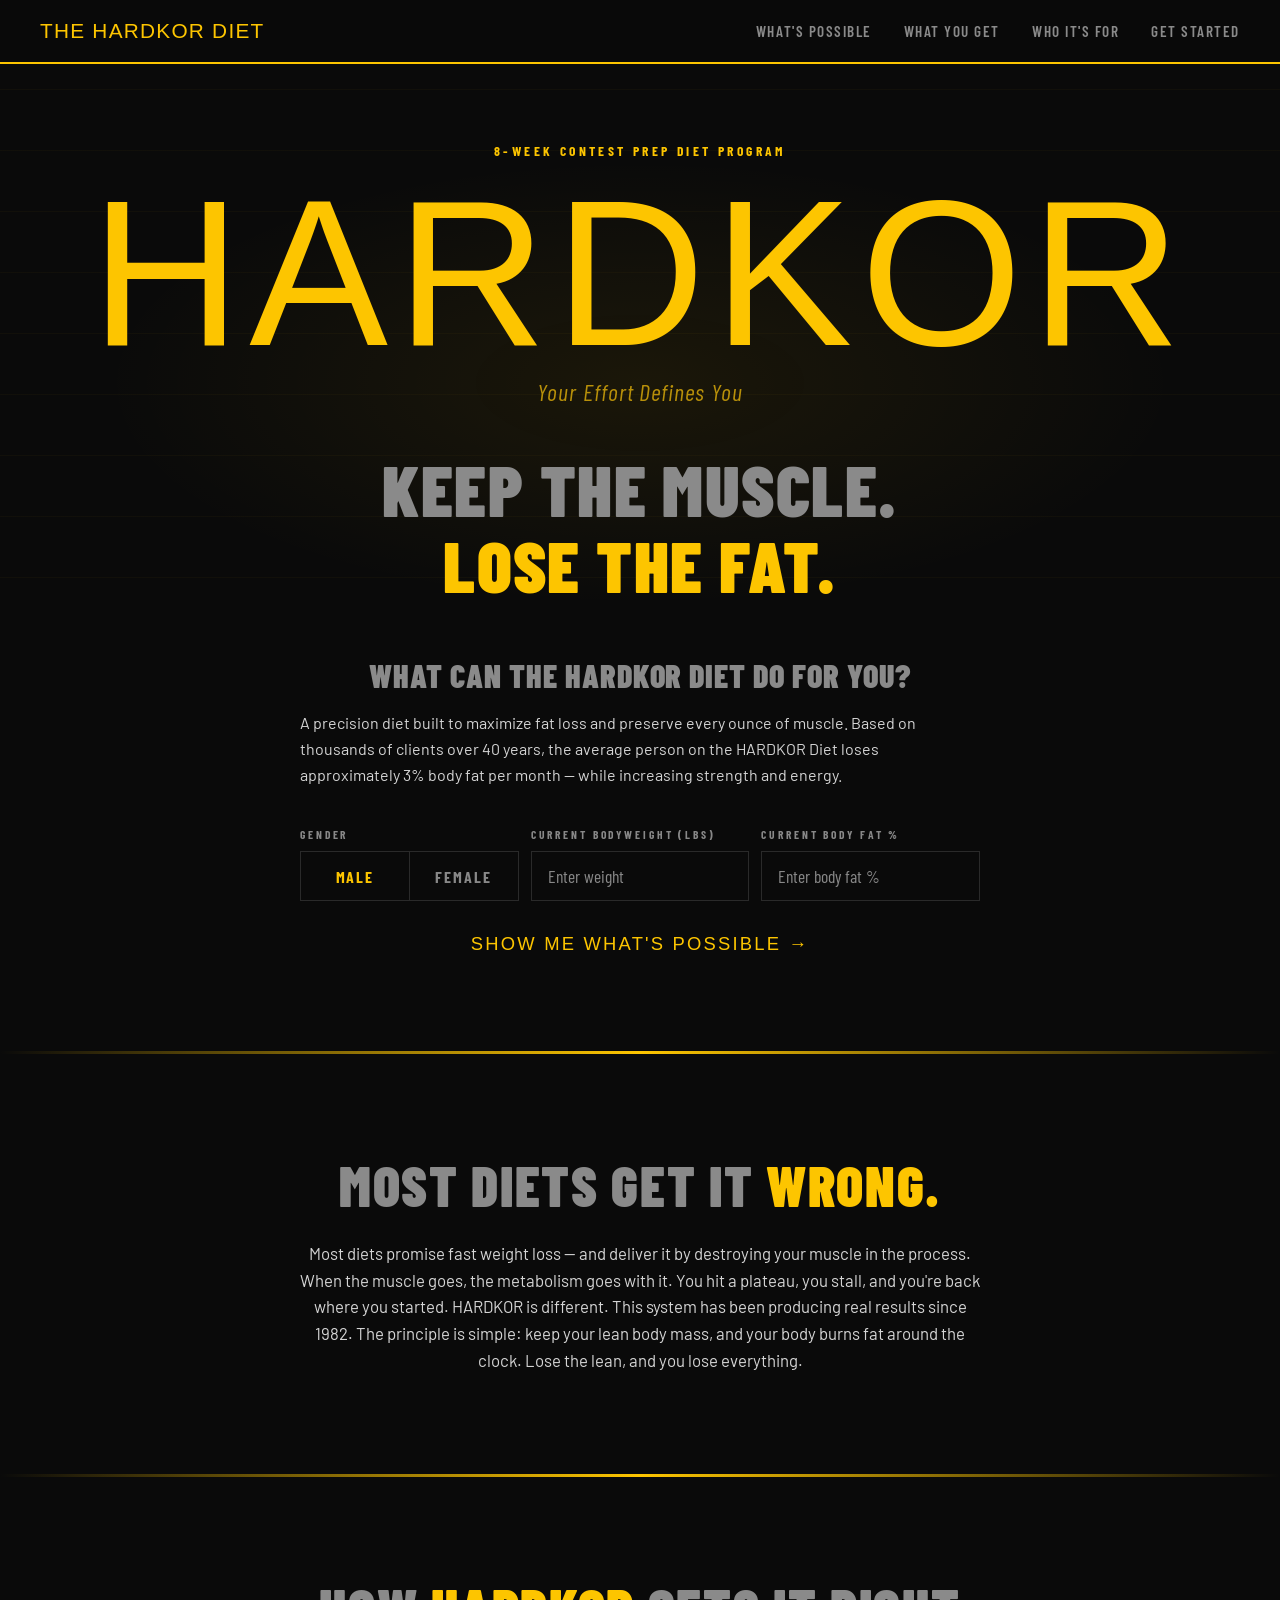
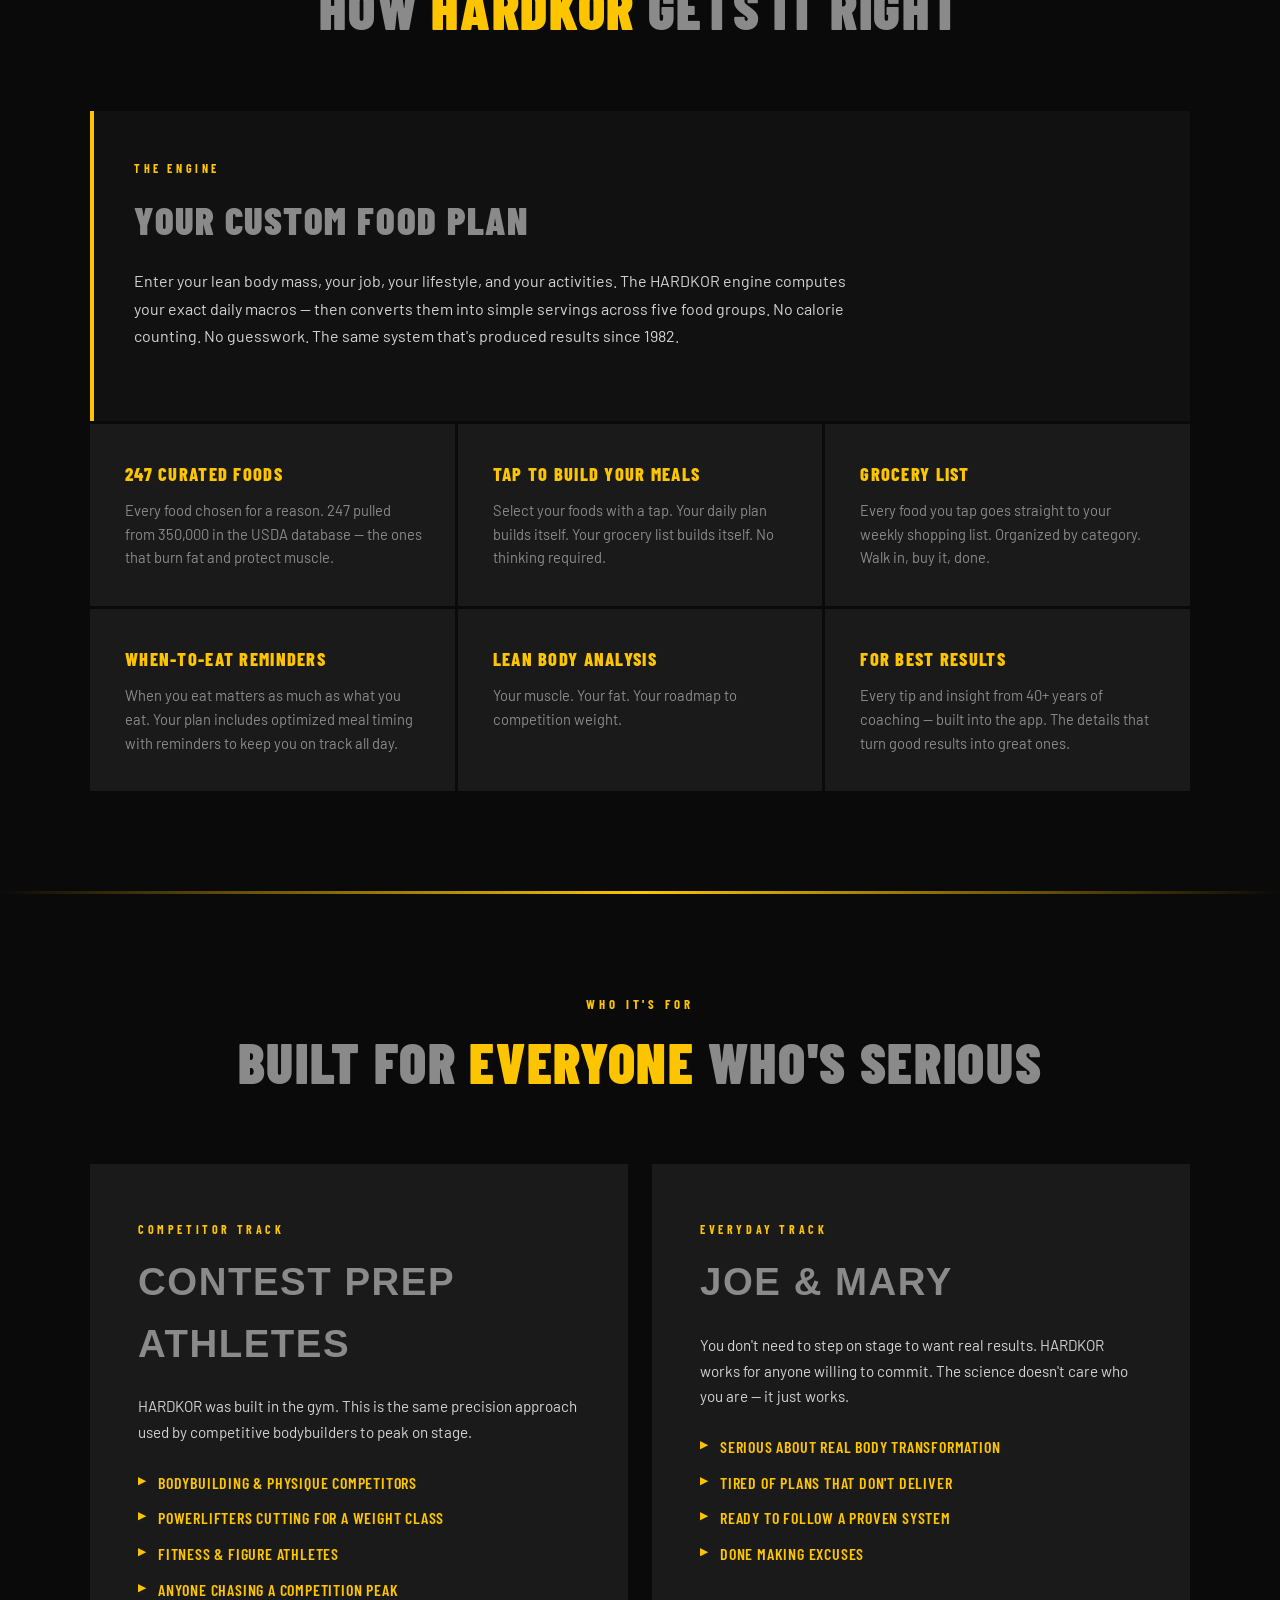
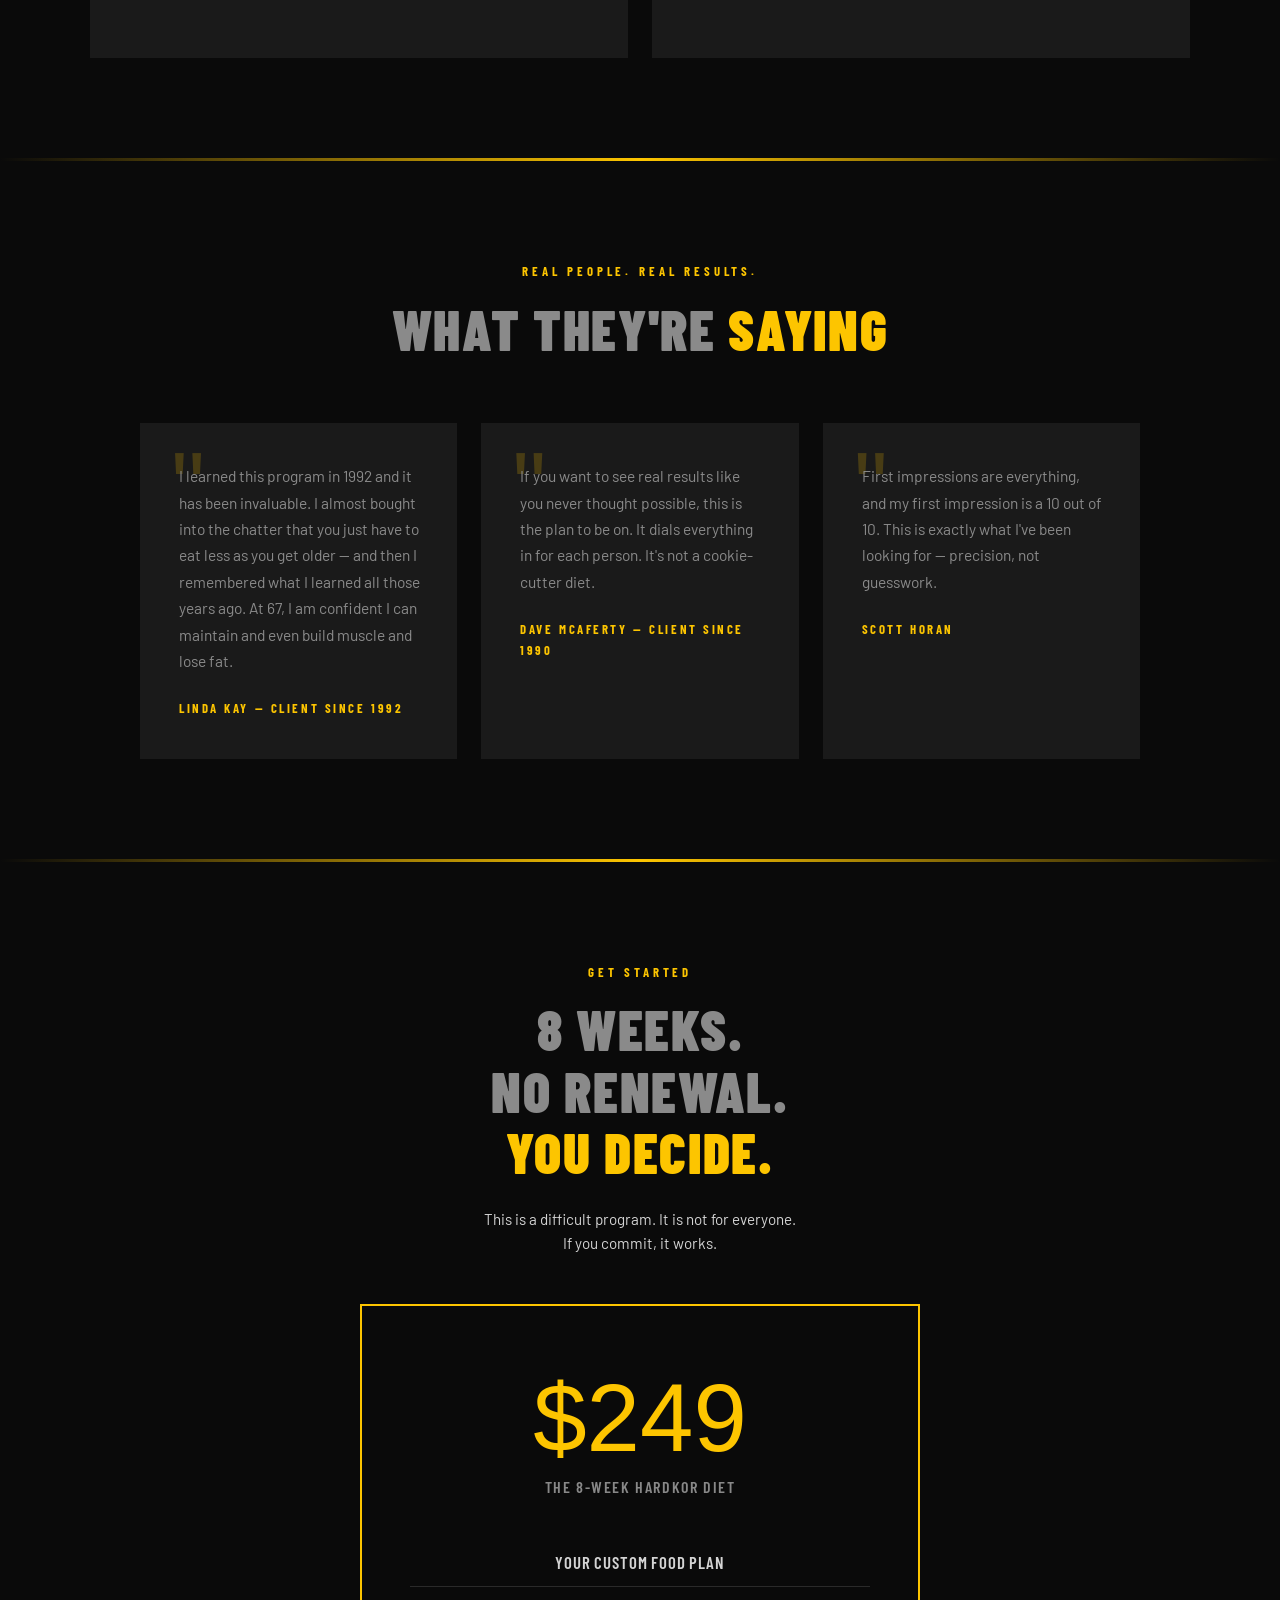
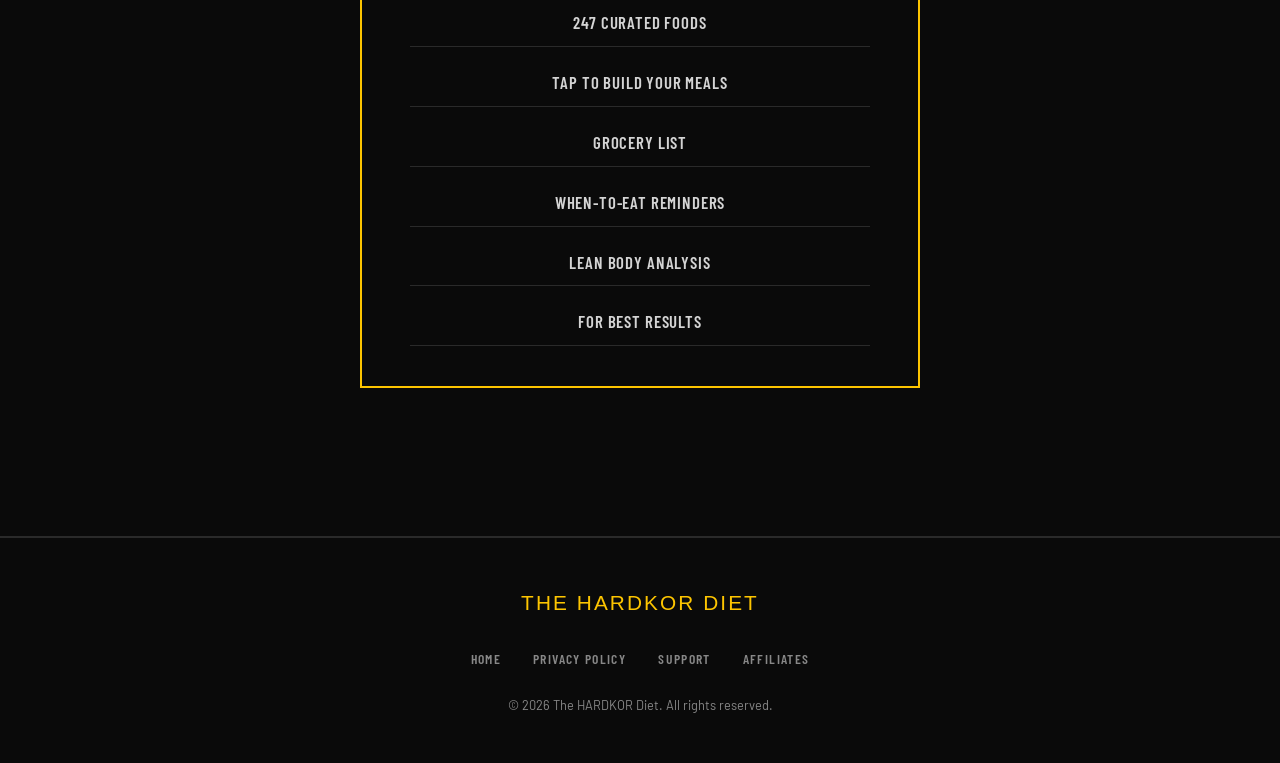
==== commit 09e2d655: "Fix indentation in media query for navigation styles" ====
--- a/index.html
+++ b/index.html
@@ -197,7 +197,7 @@
     @media (max-width: 900px) { .deliver-grid { grid-template-columns: 1fr 1fr; } }
     @media (max-width: 600px) { .deliver-grid { grid-template-columns: 1fr; } .deliver-hero { padding: 36px 24px; } }
 
-    
+    @media (max-width: 900px) {
       nav { padding: 0 20px; }
       .nav-links { gap: 20px; }
       .food-grid { grid-template-columns: repeat(3, 1fr); }
@@ -212,7 +212,8 @@
       .food-grid { grid-template-columns: 1fr 1fr; }
       .features-grid { grid-template-columns: 1fr; }
       .who-card { padding: 40px 28px; }
-      .calc-row { grid-template-columns: 1fr; }
+      .calc-row { grid-template-columns: 1fr; gap: 16px; }
+      .gender-tabs { max-width: 200px; }
     }
   </style>
 </head>
@@ -456,7 +457,7 @@
       var gender = document.getElementById('calc-gender').value;
       var weight = parseFloat(document.getElementById('calc-weight').value);
       var bf = parseFloat(document.getElementById('calc-bf').value);
-      var targetBf = gender === 'male' ? 6 : 8;
+      var targetBf = gender === 'male' ? 4.68 : 8.95;
       var dropPerCycle = 6;
 
       if (!weight || weight <= 0 || !bf || bf <= targetBf || bf > 70) return;
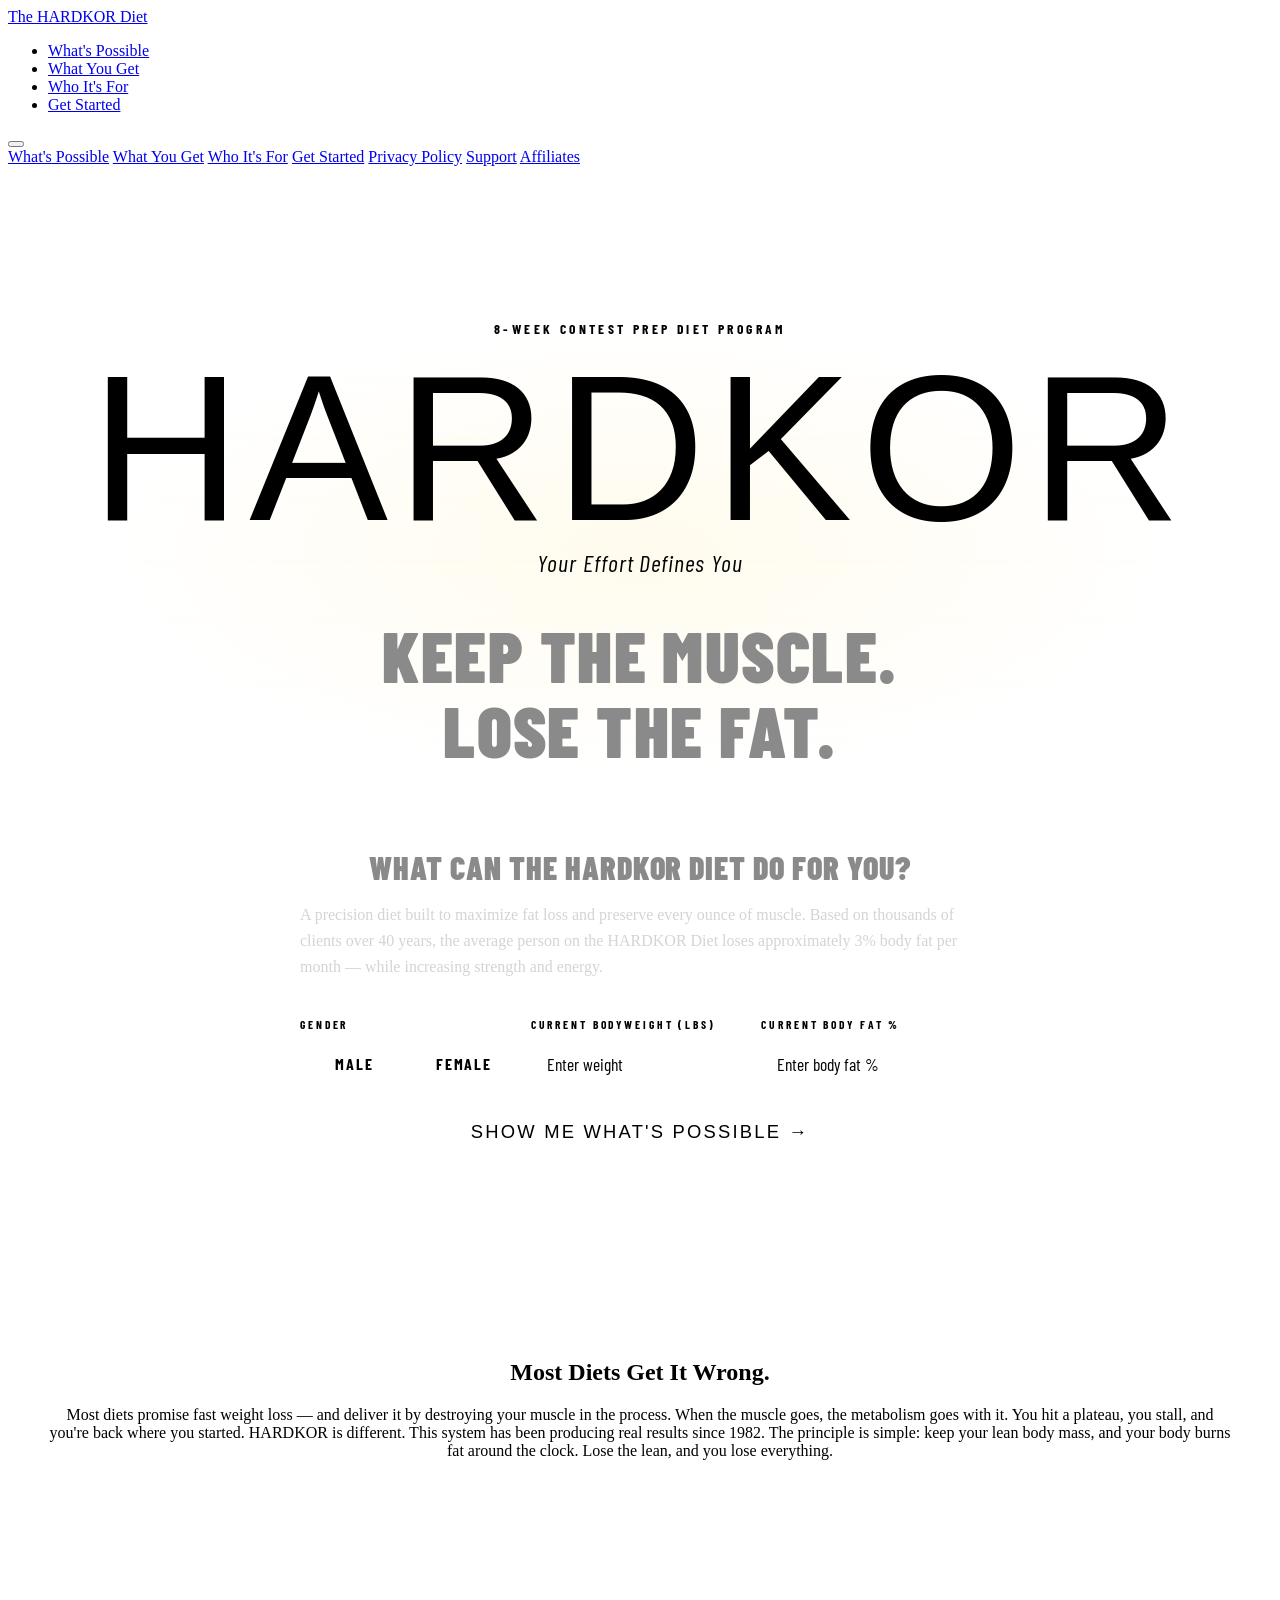
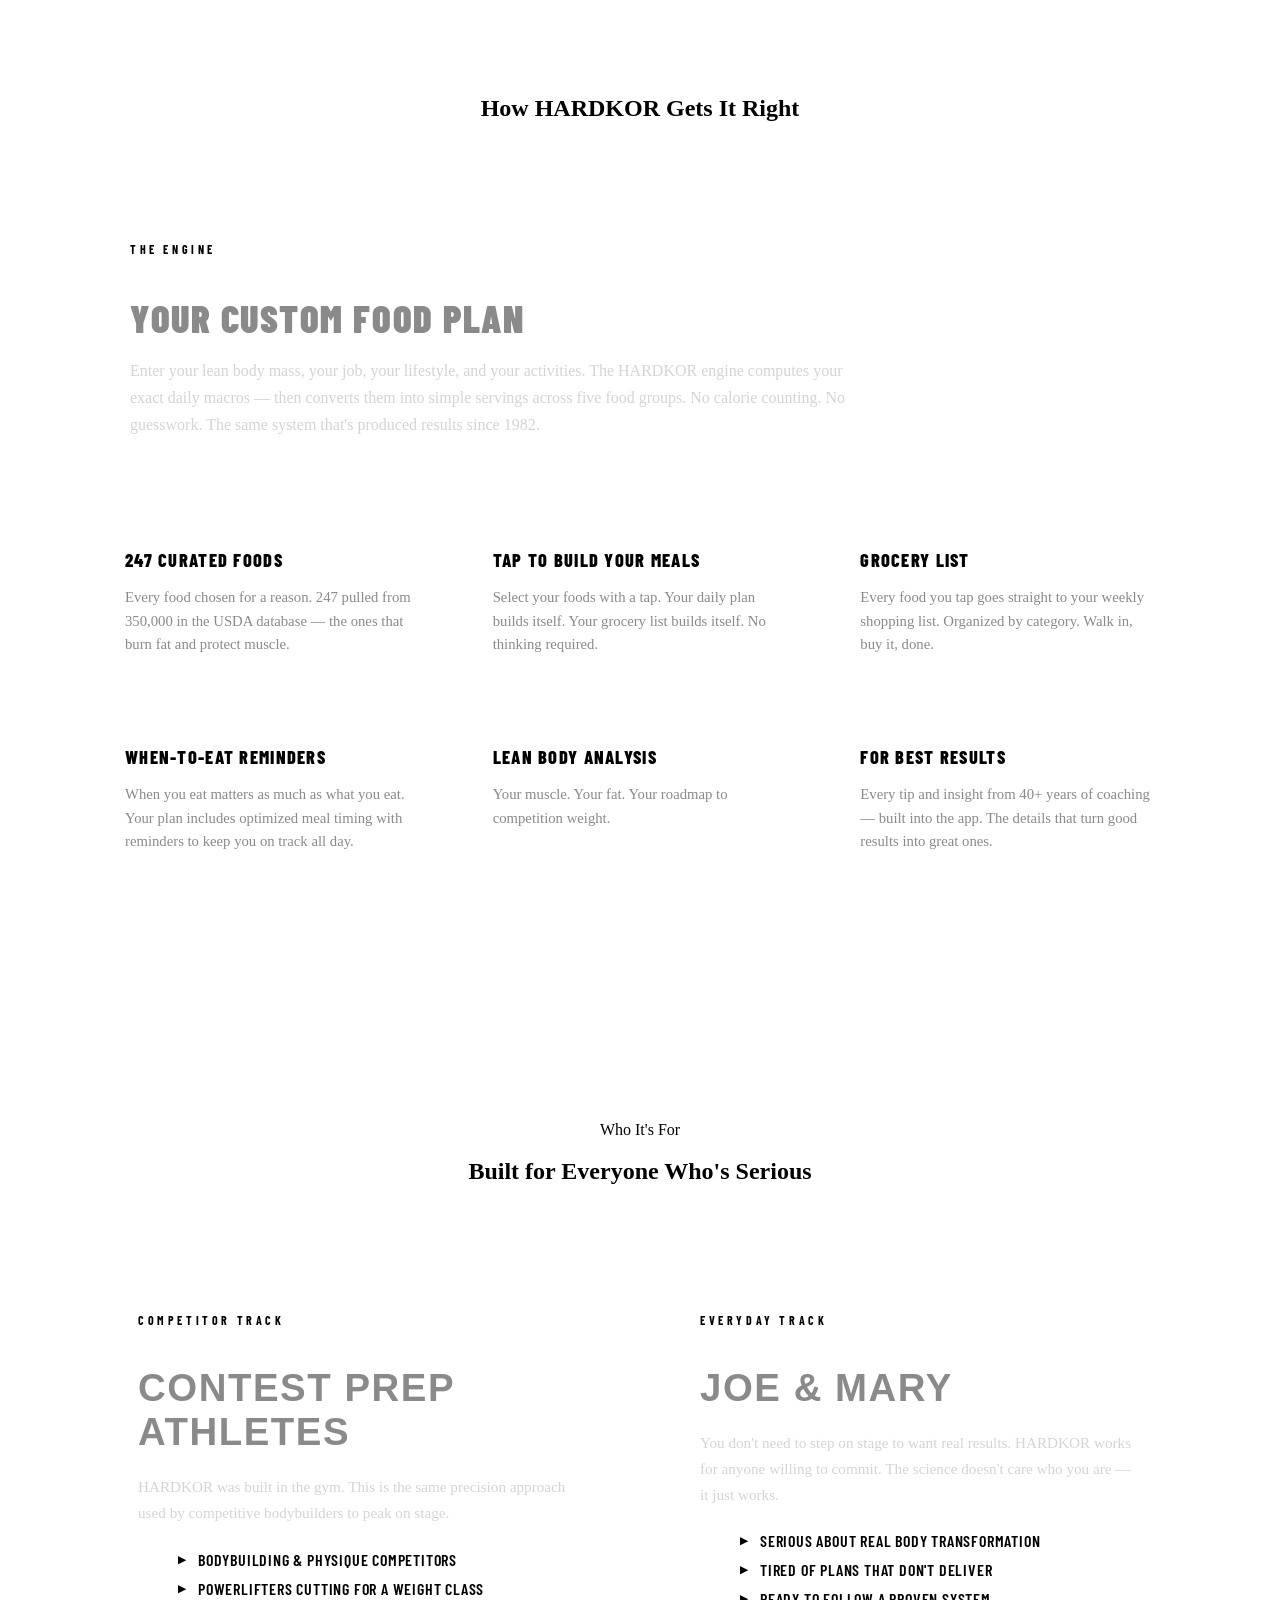
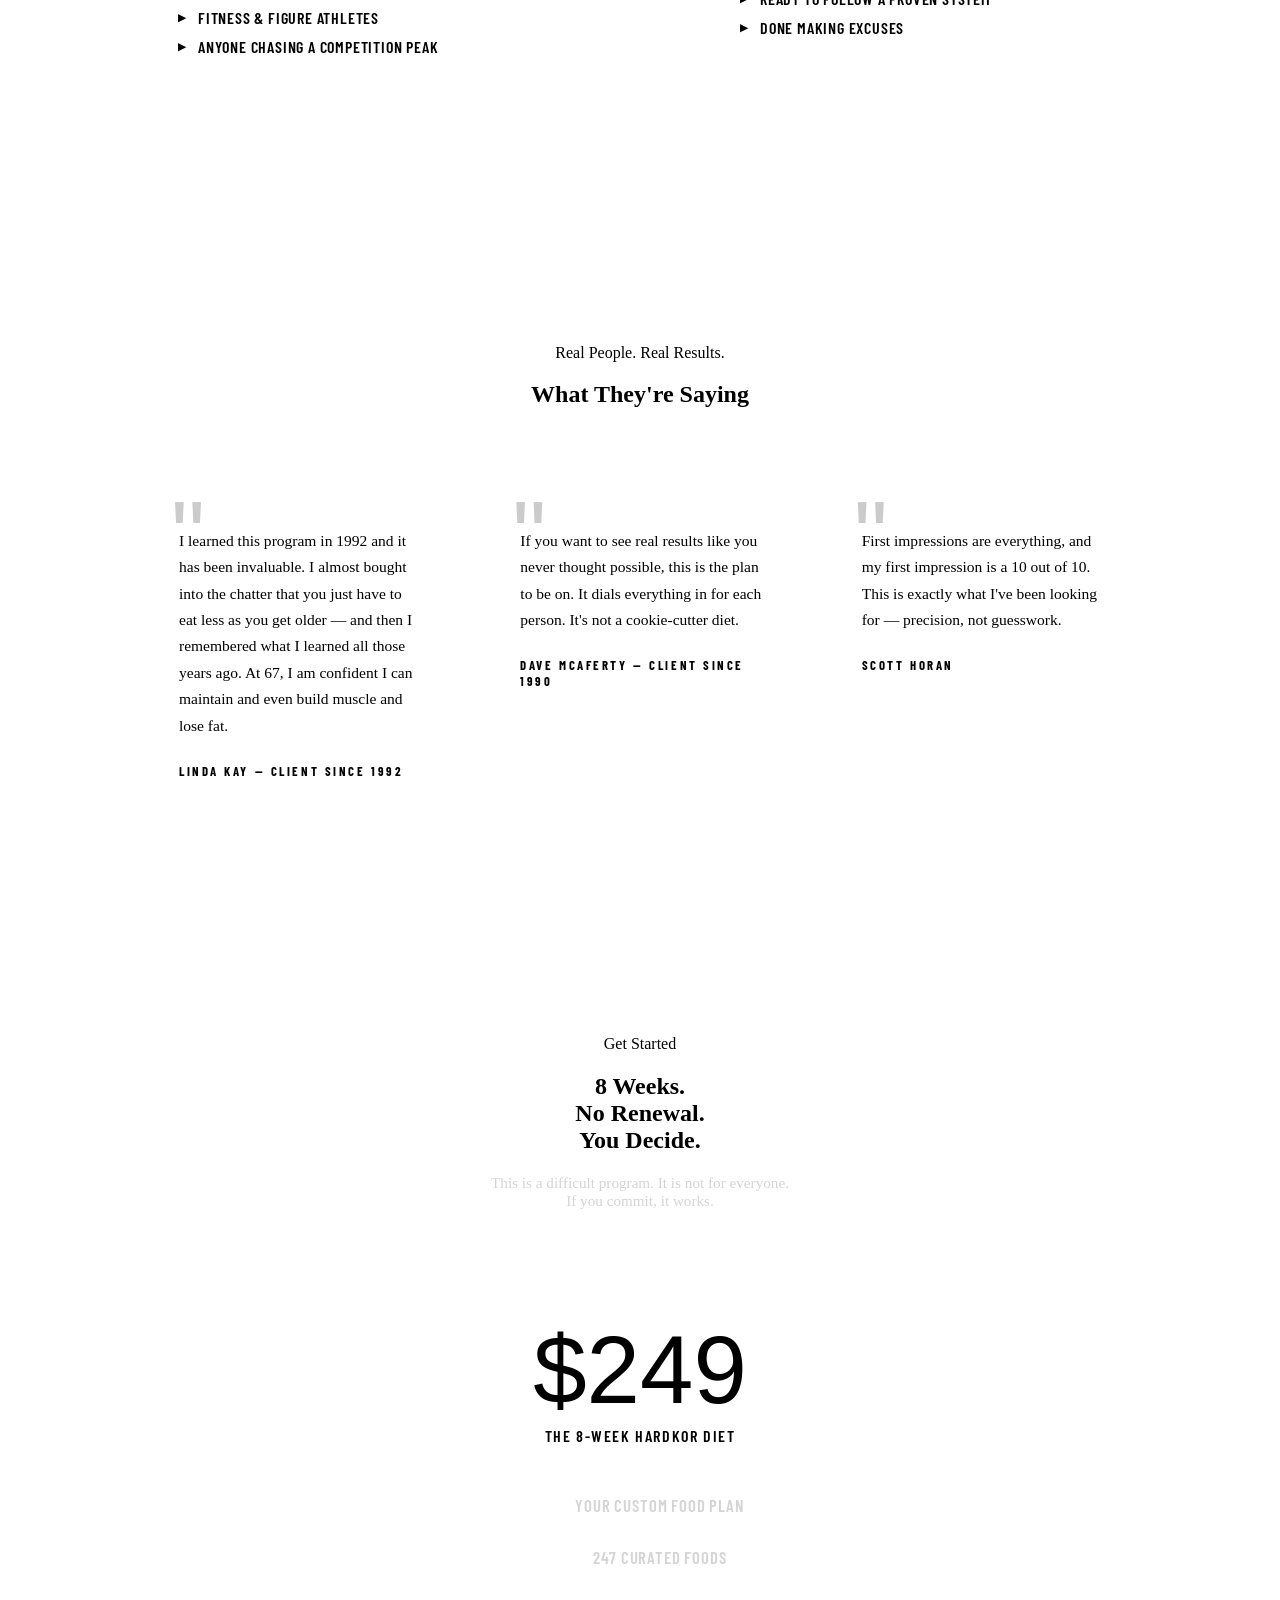
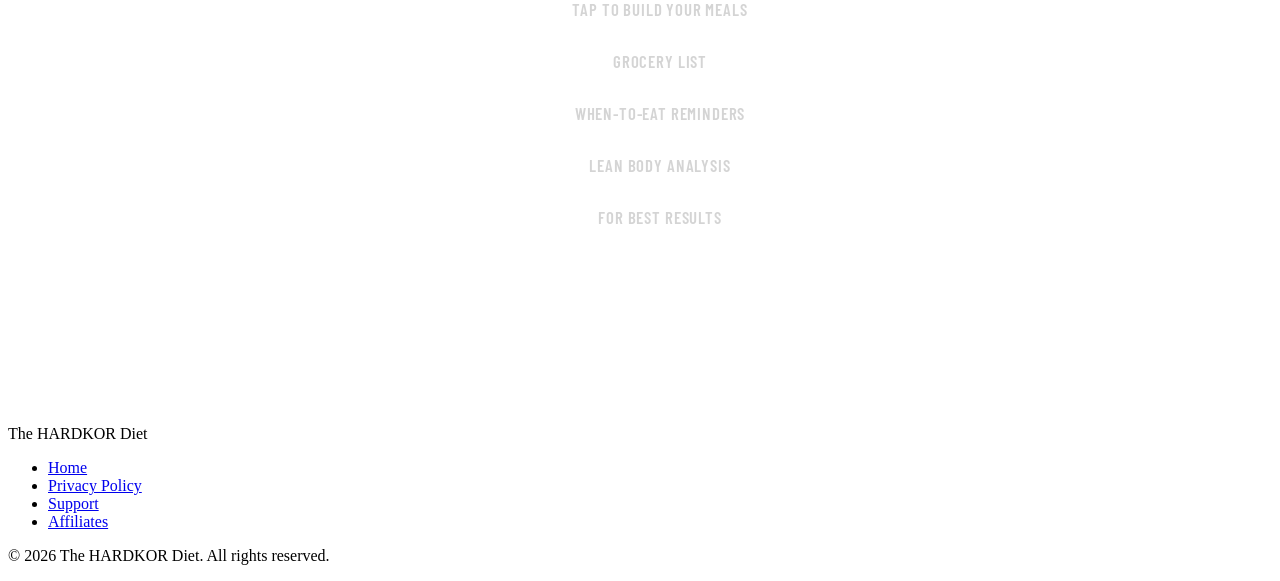
==== commit c11abfd7: "Refactor CSS by linking hardkor.css and removing inline styles Removed inline CSS styles and added a" ====
--- a/index.html
+++ b/index.html
@@ -6,37 +6,10 @@
   <title>The HARDKOR Diet — Your Effort Defines You</title>
   <link rel="preconnect" href="https://fonts.googleapis.com" />
   <link href="https://fonts.googleapis.com/css2?family=Barlow+Condensed:wght@400;600;700;800;900&family=Barlow:wght@400;500;600&display=swap" rel="stylesheet" />
+  <link rel="stylesheet" href="hardkor.css" />
   <style>
-    :root {
-      --yellow: #FDC500;
-      --yellow-dim: #B8900A;
-      --black: #0A0A0A;
-      --dark: #111111;
-      --gray: #1A1A1A;
-      --gray-mid: #2A2A2A;
-      --text: #8A8A8A;
-      --text-dim: #888888;
-    }
-    * { margin: 0; padding: 0; box-sizing: border-box; }
-    html { scroll-behavior: smooth; }
-    body { background: var(--black); color: var(--text); font-family: 'Barlow', sans-serif; font-size: 17px; line-height: 1.6; overflow-x: hidden; }
-
-    nav { position: fixed; top: 0; left: 0; right: 0; z-index: 100; background: rgba(10,10,10,0.95); backdrop-filter: blur(8px); border-bottom: 2px solid var(--yellow); display: flex; align-items: center; justify-content: space-between; padding: 0 40px; height: 64px; }
-    .nav-logo { font-family: Impact, 'Arial Narrow', sans-serif; font-size: 1.3rem; letter-spacing: 0.06em; color: var(--yellow); text-decoration: none; text-transform: uppercase; }
-    .nav-links { display: flex; gap: 32px; list-style: none; }
-    .nav-links a { color: var(--text); text-decoration: none; font-family: 'Barlow Condensed', sans-serif; font-weight: 600; font-size: 0.95rem; letter-spacing: 0.1em; text-transform: uppercase; transition: color 0.2s; }
-    .nav-links a:hover { color: var(--yellow); }
-    .hamburger { display: none; flex-direction: column; gap: 5px; cursor: pointer; padding: 4px; background: none; border: none; }
-    .hamburger span { display: block; width: 24px; height: 2px; background: var(--yellow); transition: all 0.25s; }
-    .mobile-nav { display: none; position: fixed; top: 64px; left: 0; right: 0; background: rgba(10,10,10,0.98); border-bottom: 2px solid var(--yellow); z-index: 99; flex-direction: column; padding: 16px 0; }
-    .mobile-nav.open { display: flex; }
-    .mobile-nav a { color: var(--text); text-decoration: none; font-family: 'Barlow Condensed', sans-serif; font-weight: 600; font-size: 1.1rem; letter-spacing: 0.1em; text-transform: uppercase; padding: 14px 40px; transition: color 0.2s; }
-    .mobile-nav a:hover { color: var(--yellow); }
-    @media (max-width: 768px) {
-      nav { padding: 0 20px; }
-      .nav-links { display: none; }
-      .hamburger { display: flex; }
-    }
+
+    /* Page-specific styles below — shared styles live in hardkor.css */
 
     .hero { display: flex; flex-direction: column; align-items: center; justify-content: center; text-align: center; padding: 140px 40px 20px; position: relative; overflow: hidden; }
     .hero::before { content: ''; position: absolute; inset: 0; background: radial-gradient(ellipse 60% 50% at 50% 60%, rgba(253,197,0,0.07) 0%, transparent 70%), repeating-linear-gradient(0deg, transparent, transparent 60px, rgba(253,197,0,0.03) 60px, rgba(253,197,0,0.03) 61px); pointer-events: none; }
@@ -50,13 +23,10 @@
     .hero-headline span { color: var(--yellow); }
     @keyframes fadeUp { from { opacity: 0; transform: translateY(24px); } to { opacity: 1; transform: translateY(0); } }
 
-    .divider { height: 3px; background: linear-gradient(90deg, transparent, var(--yellow), transparent); }
+    /* footer and divider styles in hardkor.css */
 
     .philosophy { background: var(--black); padding: 100px 40px; text-align: center; }
-    .section-label { font-family: 'Barlow Condensed', sans-serif; font-weight: 700; font-size: 0.8rem; letter-spacing: 0.3em; text-transform: uppercase; color: var(--yellow); margin-bottom: 16px; }
-    .section-title { font-family: 'Barlow Condensed', sans-serif; font-weight: 900; font-size: clamp(2rem, 5vw, 3.5rem); text-transform: uppercase; letter-spacing: 0.03em; line-height: 1.1; margin-bottom: 24px; }
-    .section-title span { color: var(--yellow); }
-    .section-body { color: #D4D4D4; max-width: 680px; margin: 0 auto; font-size: 1.05rem; }
+
     .quote-block { border-left: 4px solid var(--yellow); padding: 20px 32px; margin: 60px auto; max-width: 900px; text-align: left; background: var(--gray); }
     .quote-block p { font-family: 'Barlow Condensed', sans-serif; font-weight: 700; font-size: clamp(1.2rem, 2.5vw, 1.6rem); letter-spacing: 0.02em; line-height: 1.3; color: var(--yellow); text-transform: uppercase; }
 
@@ -147,12 +117,7 @@
     .price-includes { list-style: none; margin-bottom: 40px; display: flex; flex-direction: column; gap: 12px; }
     .price-includes li { font-family: 'Barlow Condensed', sans-serif; font-weight: 600; font-size: 1.05rem; letter-spacing: 0.05em; text-transform: uppercase; color: #D4D4D4; padding: 10px 0; border-bottom: 1px solid var(--gray-mid); }
 
-    footer { background: var(--black); border-top: 2px solid var(--gray-mid); padding: 48px 40px; display: flex; flex-direction: column; align-items: center; gap: 24px; }
-    .footer-logo { font-family: Impact, 'Arial Narrow', sans-serif; font-size: 1.3rem; letter-spacing: 0.1em; color: var(--yellow); text-transform: uppercase; }
-    .footer-links { display: flex; gap: 32px; list-style: none; flex-wrap: wrap; justify-content: center; }
-    .footer-links a { color: var(--text-dim); text-decoration: none; font-family: 'Barlow Condensed', sans-serif; font-weight: 600; font-size: 0.85rem; letter-spacing: 0.1em; text-transform: uppercase; transition: color 0.2s; }
-    .footer-links a:hover { color: var(--yellow); }
-    .footer-copy { color: var(--text-dim); font-size: 0.8rem; }
+    /* section-label, section-title, section-body in hardkor.css */
 
     .calculator { padding: 20px 40px 80px; background: var(--black); }
     .calc-inner { max-width: 680px; margin: 0 auto; }
